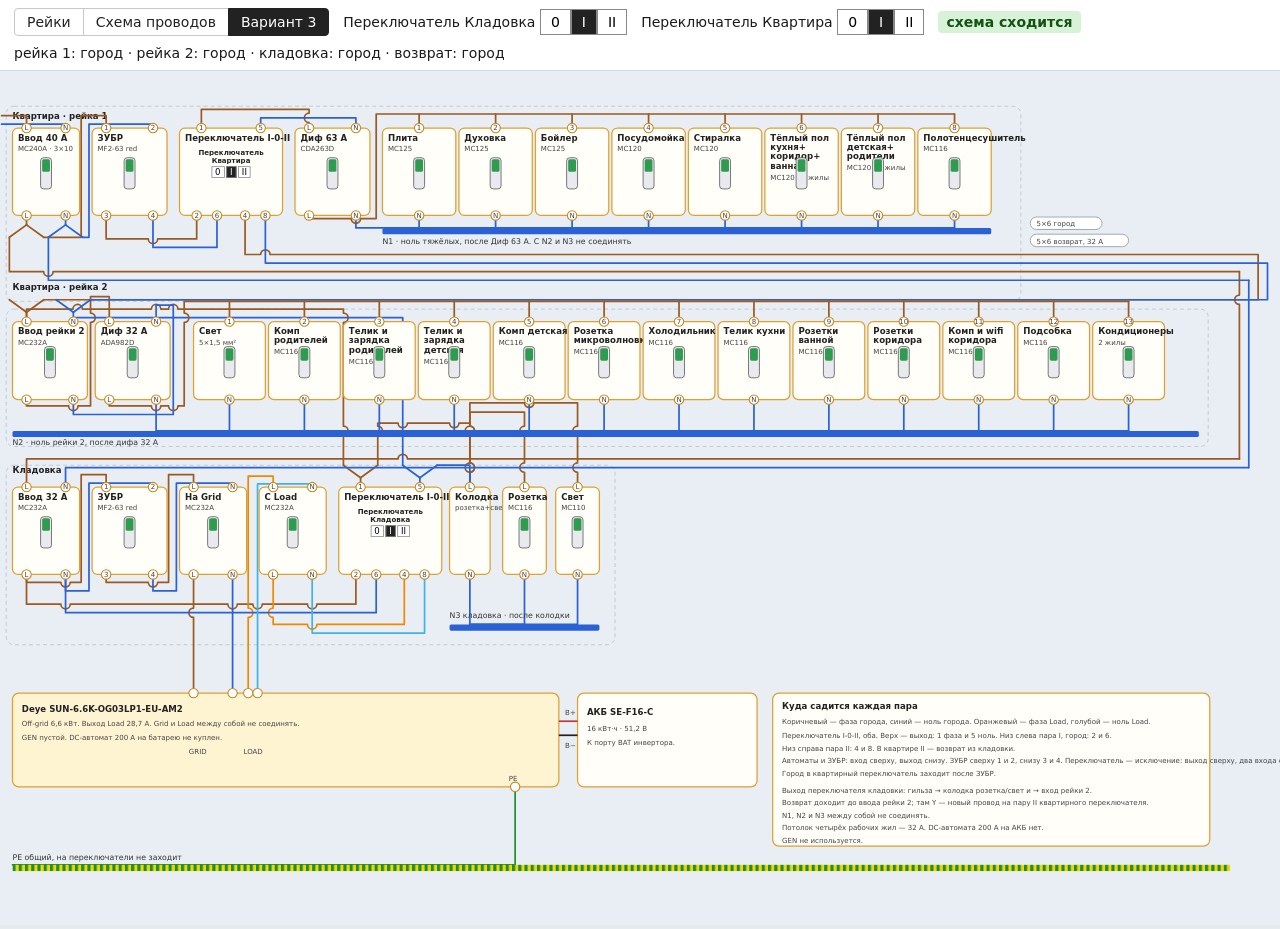
==== variant3.html @ 3a6392bd "Fork return to apartment at rail-2 inlet, not mid-run. Single wire from storage switch to MC232A inp" ====
<!doctype html>
<html lang="ru">
<head>
<meta charset="utf-8">
<meta name="viewport" content="width=device-width, initial-scale=1">
<title>Вариант 3 · подробно</title>
<style>
  body { margin: 0; background: #e6ebf0; color: #1b1b1b; font: 12px/1.25 system-ui, sans-serif; }
  a { color: #1a4fbf; }
  button { font: inherit; padding: 3px 10px; border: 1px solid #888; background: #fff; cursor: pointer; }
  button.on { background: #222; color: #fff; }
  .ok { background: #d7f2d7; color: #145214; border-radius: 4px; padding: 2px 8px; font-weight: 700; }
  svg { width: 100%; height: calc(100vh - 46px); background: #e8eef3; }
  .panel { fill: none; stroke: #b7c0ca; stroke-dasharray: 5 4; }
  .card { fill: #fffef9; stroke: #e0a030; stroke-width: 1.6; }
  .inv { fill: #fff4d2; stroke: #e0a030; stroke-width: 1.6; }
  .dot { fill: #fff; stroke: #c98920; stroke-width: 1.4; }
  .t { font-size: 11px; font-weight: 700; fill: #222; }
  .s { font-size: 9px; fill: #444; }
  .n { font-size: 10px; fill: #333; }
  .w { fill: none; stroke-width: 2.2; stroke-linejoin: round; stroke-linecap: round; pointer-events: none; }
  .hit { fill: none; stroke: transparent; stroke-width: 12; pointer-events: stroke; }
  .run:hover .w { stroke-width: 5; filter: drop-shadow(0 0 2px #fff); }
  .grid-L { stroke: #9a5a22; } .grid-N { stroke: #2a62d6; }
  .load-L { stroke: #ef8a00; } .load-N { stroke: #3eb4e8; }
  .dead { stroke: #c5cad1; }
  .pe { stroke: #1f8f32; }
  .barN { stroke: none; } .barN.grid-N { fill: #2a62d6; } .barN.load-N { fill: #3eb4e8; } .barN.dead { fill: #c5cad1; }
  .pebar { stroke: none; fill: url(#pe); }
  .pill { fill: #fff; stroke: #8a93a0; }
  .lev { cursor: pointer; }
</style>
</head>
<body>
<link rel="stylesheet" href="scheme/nav.css">
<header class="site">
  <nav id="views"></nav>
  <script src="scheme/nav.js"></script>
  <span>Переключатель Кладовка
    <button data-g="storage" data-v="0">0</button><button data-g="storage" data-v="1">I</button><button data-g="storage" data-v="2">II</button>
  </span>
  <span>Переключатель Квартира
    <button data-g="apartment" data-v="0">0</button><button data-g="apartment" data-v="1">I</button><button data-g="apartment" data-v="2">II</button>
  </span>
  <span id="badge" class="ok"></span>
  <span id="status"></span>
</header>
<svg id="svg" viewBox="0 0 1640 1020">
  <defs>
    <pattern id="pe" width="8" height="8" patternUnits="userSpaceOnUse">
      <rect width="8" height="8" fill="#f2d600"/>
      <rect width="4" height="8" fill="#1f8f32"/>
    </pattern>
  </defs>
</svg>
<script type="module">
import { devices, energize, gateBreakers, selfCheck } from './scheme/circuit.js'
import { applyHops } from './scheme/hop.js'

const pos = { storage: 1, apartment: 1 }
const sw = {}
const svg = document.getElementById('svg')
const wires = []
const d = devices()
const on = (id) => sw[id] !== false
const live = (via) => !via || via.every(on)

function box(x, y, w, h, title, sub, id) {
  return { x, y, w, h, title, sub, id, p: {} }
}
function port(b, id, x, y, label) { b.p[id] = { x, y, label } }
function add(pts, kind, pole, g, via) {
  wires.push({ pts, kind, pole, g: g ?? 's' + wires.length, via })
}
function go(a, b, y, kind, pole, g, via) {
  const yy = y + pole * 11
  add([a, { x: a.x, y: yy }, { x: b.x, y: yy }, b], kind, pole, g, via)
}

const Y = 36, H = 112
const city = box(16, Y, 86, H, 'Ввод 40 А', 'MC240A · 3×10', 'city')
const zA = box(118, Y, 96, H, 'ЗУБР', 'MF2-63 red', 'zA')
const sA = box(230, Y, 132, H, 'Переключатель I-0-II', 'квартира')
const pzv = box(378, Y, 96, H, 'Диф 63 А', 'CDA263D', 'pzv')
const sY = 496
const qIn = box(16, sY, 86, H, 'Ввод 32 А', 'MC232A', 'qIn')
const zS = box(118, sY, 96, H, 'ЗУБР', 'MF2-63 red', 'zS')
const qG = box(230, sY, 86, H, 'На Grid', 'MC232A', 'qG')
const qL = box(332, sY, 86, H, 'С Load', 'MC232A', 'qL')
const sS = box(434, sY, 132, H, 'Переключатель I-0-II', 'кладовка')

function topBottom(b, inL, inN, outL, outN) {
  port(b, 'inL', b.x + 18, b.y, inL)
  port(b, 'inN', b.x + b.w - 18, b.y, inN)
  port(b, 'outL', b.x + 18, b.y + b.h, outL)
  port(b, 'outN', b.x + b.w - 18, b.y + b.h, outN)
}
topBottom(city, 'L', 'N', 'L', 'N')
topBottom(zA, '1', '2', '3', '4')
topBottom(zS, '1', '2', '3', '4')
topBottom(qIn, 'L', 'N', 'L', 'N')
topBottom(qG, 'L', 'N', 'L', 'N')
topBottom(qL, 'L', 'N', 'L', 'N')
topBottom(pzv, 'L', 'N', 'L', 'N')
function sftPorts(b) {
  port(b, 'oL', b.x + 28, b.y, '1')
  port(b, 'oN', b.x + b.w - 28, b.y, '5')
  port(b, 'iL', b.x + 22, b.y + b.h, '2')
  port(b, 'iN', b.x + 48, b.y + b.h, '6')
  port(b, 'iiL', b.x + b.w - 48, b.y + b.h, '4')
  port(b, 'iiN', b.x + b.w - 22, b.y + b.h, '8')
}
;[sA, sS].forEach(sftPorts)

const heavy = d.apartmentRail1.slice(4)
const spare = d.apartmentRail2.slice(2)
const heavyBoxes = heavy.map((item, i) => {
  const b = box(490 + i * 98, Y, 94, H, item.name, item.part + (item.ferrule ? ' · ' + item.ferrule : ''), 'h' + i)
  port(b, 'L', b.x + b.w / 2, b.y, String(i + 1))
  port(b, 'N', b.x + b.w / 2, b.y + b.h, 'N')
  return b
})
const r2Y = 284
const q2 = box(16, r2Y, 96, 100, 'Ввод рейки 2', 'MC232A', 'q2')
const dif2 = box(122, r2Y, 96, 100, 'Диф 32 А', 'ADA982D', 'dif2')
topBottom(q2, 'L', 'N', 'L', 'N')
topBottom(dif2, 'L', 'N', 'L', 'N')
const spareBoxes = spare.map((item, i) => {
  const b = box(248 + i * 96, r2Y, 92, 100, item.name, item.ferrule || item.part, 'sp' + i)
  port(b, 'L', b.x + b.w / 2, b.y, String(i + 1))
  port(b, 'N', b.x + b.w / 2, b.y + b.h, 'N')
  return b
})
const tb = box(576, sY, 52, H, 'Колодка', 'розетка+свет')
port(tb, 'L', tb.x + tb.w / 2, tb.y, 'L')
port(tb, 'N', tb.x + tb.w / 2, tb.y + tb.h, 'N')
const sock = box(644, sY, 56, H, 'Розетка', 'MC116', 'sock')
const lamp = box(712, sY, 56, H, 'Свет', 'MC110', 'lamp')
;[sock, lamp].forEach((b) => { port(b, 'L', b.x + b.w / 2, b.y, 'L'); port(b, 'N', b.x + b.w / 2, b.y + b.h, 'N') })

const deye = { x: 16, y: 760, w: 700, h: 120 }
const bat = { x: 740, y: 760, w: 230, h: 120 }
const gL = { x: qG.p.outL.x, y: deye.y }, gN = { x: qG.p.outN.x, y: deye.y }
const lL = { x: 318, y: deye.y }, lN = { x: 330, y: deye.y }
const peD = { x: 660, y: deye.y + deye.h }
const R = 1588

const viaCity = ['city']
const viaZA = ['city', 'zA']
const viaQin = ['city', 'qIn']
const viaZS = ['city', 'qIn', 'zS']
const viaQG = ['city', 'qIn', 'zS', 'qG']
const viaQL = ['qL']
const viaQ2 = ['q2']
const viaDif = ['q2', 'dif2']
const viaPzv = ['pzv']

for (let pole = 0; pole < 2; pole++) {
  const k = pole ? 'N' : 'L'
  const inn = city.p['in' + k]
  const yTop = 20 + pole * 11
  add([{ x: 2, y: yTop }, { x: inn.x, y: yTop }, inn], 'grid', pole)
  const cityRun = 'city' + pole
  const out = city.p['out' + k]
  const zin = zA.p['in' + k]
  const gap = 104 + pole * 10
  // короткий выход → Y-развилка под углом влево/вправо, дальше два провода
  const tee = { x: out.x, y: out.y + 12 }
  const left = { x: out.x - 22, y: out.y + 28 }
  const right = { x: out.x + 22, y: out.y + 28 }
  add([out, tee], 'grid', pole, cityRun, viaCity)
  add([tee, left], 'grid', pole, cityRun, viaCity)
  add([tee, right], 'grid', pole, cityRun, viaCity)
  add([right, { x: gap, y: right.y }, { x: gap, y: yTop }, { x: zin.x, y: yTop }, zin], 'grid', pole, cityRun, viaCity)
  const yCable = 220 + pole * 11
  const cityG = { x: R + pole * 12, y: yCable }
  add([left, { x: left.x, y: yCable }, cityG], 'grid', pole, cityRun, viaCity)
  const yIn = 460 + pole * 11
  const cityIn = { x: R + pole * 12, y: yIn }
  add([cityG, cityIn], 'grid', pole, cityRun, viaCity)
  go(cityIn, qIn.p['in' + k], 460, 'grid', pole, cityRun, viaCity)
  go(zA.p['out' + k], sA.p['i' + k], 178, 'grid', pole, undefined, viaZA)
  const split = 'split' + pole
  const qOut = qIn.p['out' + k]
  const zIn = zS.p['in' + k]
  const gxs = 104 + pole * 10
  const yq = qOut.y + 10 + pole * 11
  const yzIn = zIn.y - 16 + pole * 11
  add([qOut, { x: qOut.x, y: yq }, { x: gxs, y: yq }, { x: gxs, y: yzIn }, { x: zIn.x, y: yzIn }, zIn], 'grid', pole, split, viaQin)
  go(qOut, sS.p['i' + k], 646, 'grid', pole, split, viaQin)
  const zOut = zS.p['out' + k]
  const gIn = qG.p['in' + k]
  const gxb = 216 + pole * 10
  const yz = zOut.y + 10 + pole * 11
  const yg = gIn.y - 16 + pole * 11
  add([zOut, { x: zOut.x, y: yz }, { x: gxb, y: yz }, { x: gxb, y: yg }, { x: gIn.x, y: yg }, gIn], 'grid', pole, undefined, viaZS)
  add([pole ? qG.p.outN : qG.p.outL, pole ? gN : gL], 'grid', pole, undefined, viaQG)
  const lIn = qL.p['in' + k]
  const lFrom = pole ? lN : lL
  const yLoad = 482 + pole * 10
  add([lFrom, { x: lFrom.x, y: yLoad }, { x: lIn.x, y: yLoad }, lIn], 'load', pole)
  go(qL.p['out' + k], sS.p['ii' + k], 672, 'load', pole, undefined, viaQL)
  const ret = 'ret' + pole
  const o = sS.p['o' + k]
  const q2in = q2.p['in' + k]
  // короткий выход вверх → Y влево/вправо: колодка / рейка 2
  const oTee = { x: o.x, y: o.y - 12 }
  const oLeft = { x: o.x - 22, y: o.y - 28 }
  const oRight = { x: o.x + 22, y: o.y - 28 }
  add([o, oTee], 'ret', pole, ret)
  add([oTee, oLeft], 'ret', pole, ret)
  add([oTee, oRight], 'sto', pole, 'tbFork' + pole)
  if (pole === 0) {
    add([oRight, { x: oRight.x, y: 414 }, { x: tb.p.L.x, y: 414 }, tb.p.L], 'sto', 0, 'tbL')
    go(tb.p.L, sock.p.L, 400, 'sto', 0, 'sockL', ['sock'])
    go(tb.p.L, lamp.p.L, 388, 'sto', 0, 'lampL', ['lamp'])
  } else {
    add([oRight, { x: tb.p.N.x, y: oRight.y }, { x: tb.p.N.x, y: tb.p.N.y }, tb.p.N], 'sto', 1, 'tbN')
  }
  // один провод до входа «Ввод рейки 2», без раннего отвода в квартиру
  const yQ2 = 268 + pole * 11
  add([oLeft, { x: oLeft.x, y: yQ2 }, { x: q2in.x, y: yQ2 }, q2in], 'ret', pole, ret)
  // на входе MC232A: короткий выход → Y, новый провод на переключатель квартиры
  const qTee = { x: q2in.x, y: q2in.y - 12 }
  const qLeft = { x: q2in.x - 22, y: q2in.y - 28 }
  const qRight = { x: q2in.x + 22, y: q2in.y - 28 }
  add([q2in, qTee], 'ret', pole, ret)
  add([qTee, qLeft], 'ret', pole, ret)
  add([qTee, qRight], 'ret', pole, ret)
  const retG = { x: R + 24 + pole * 12, y: qRight.y }
  const retTop = { x: retG.x, y: 198 + pole * 11 }
  const aptII = sA.p['ii' + k]
  add([qRight, retG, retTop, { x: aptII.x, y: retTop.y }, aptII], 'ret', pole, ret + 'apt')
  const q2o = q2.p['out' + k]
  const dIn = dif2.p['in' + k]
  const rise = pole ? dif2.x + dif2.w + 4 : q2.x + q2.w + 4
  const y2 = q2o.y + 8 + pole * 11
  const yIn2 = 252 + pole * 11
  add([q2o, { x: q2o.x, y: y2 }, { x: rise, y: y2 }, { x: rise, y: yIn2 }, { x: dIn.x, y: yIn2 }, dIn], 'rail2', pole, undefined, viaQ2)
}
add([sA.p.oL, { x: sA.p.oL.x, y: 12 }, { x: pzv.p.inL.x, y: 12 }, pzv.p.inL], 'rail1', 0)
add([sA.p.oN, { x: sA.p.oN.x, y: 23 }, { x: pzv.p.inN.x, y: 23 }, pzv.p.inN], 'rail1', 1)

const busY = 18
const gapP = pzv.x + pzv.w + 8
add([pzv.p.outL, { x: pzv.p.outL.x, y: pzv.p.outL.y + 4 }, { x: gapP, y: pzv.p.outL.y + 4 }, { x: gapP, y: busY }, { x: heavyBoxes.at(-1).p.L.x, y: busY }], 'rail1', 0, 'r1L', viaPzv)
for (const b of heavyBoxes) add([{ x: b.p.L.x, y: busY }, b.p.L], 'rail1', 0, 'r1L', [...viaPzv, b.id])
const n1 = 164
add([pzv.p.outN, { x: pzv.p.outN.x, y: n1 }, { x: heavyBoxes.at(-1).p.N.x, y: n1 }], 'rail1', 1, 'r1N', viaPzv)
for (const b of heavyBoxes) add([b.p.N, { x: b.p.N.x, y: n1 }], 'rail1', 1, 'r1N', [...viaPzv, b.id])

const bus2 = 258
const gapD = dif2.x + dif2.w + 18
add([dif2.p.outL, { x: dif2.p.outL.x, y: dif2.p.outL.y + 8 }, { x: gapD, y: dif2.p.outL.y + 8 }, { x: gapD, y: bus2 }, { x: spareBoxes.at(-1).p.L.x, y: bus2 }], 'rail2', 0, 'r2L', viaDif)
for (const b of spareBoxes) add([{ x: b.p.L.x, y: bus2 }, b.p.L], 'rail2', 0, 'r2L', [...viaDif, b.id])
const n2 = 424
add([dif2.p.outN, { x: dif2.p.outN.x, y: n2 }, { x: spareBoxes.at(-1).p.N.x, y: n2 }], 'rail2', 1, 'r2N', viaDif)
for (const b of spareBoxes) add([b.p.N, { x: b.p.N.x, y: n2 }], 'rail2', 1, 'r2N', [...viaDif, b.id])
add([tb.p.N, { x: tb.p.N.x, y: 672 }], 'sto', 1, 'stoN')
add([sock.p.N, { x: sock.p.N.x, y: 672 }, { x: tb.p.N.x, y: 672 }], 'sto', 1, 'stoN', ['sock'])
add([lamp.p.N, { x: lamp.p.N.x, y: 672 }, { x: tb.p.N.x, y: 672 }], 'sto', 1, 'stoN', ['lamp'])
add([peD, { x: peD.x, y: 980 }, { x: 16, y: 980 }], 'pe', 0)
applyHops(wires)

function paint(kind, pole, s, via) {
  if (kind === 'pe') return 'pe'
  if (!live(via)) return 'dead'
  const src = { grid: 'grid', load: 'load', rail1: s.rail1, rail2: s.rail2, ret: s.returnPair, sto: s.storageLoads }[kind]
  if (src === 'grid') return pole ? 'grid-N' : 'grid-L'
  if (src === 'load') return pole ? 'load-N' : 'load-L'
  return 'dead'
}
function wrap(text, max) {
  const out = []
  let cur = ''
  for (const word of text.replaceAll('+', '+ ').split(' ')) {
    const next = cur ? `${cur} ${word}` : word
    if (cur && next.length > max) { out.push(cur); cur = word }
    else cur = next
  }
  if (cur) out.push(cur)
  return out.slice(0, 4)
}
function posBox(g) {
  const name = g === 'storage' ? 'Кладовка' : 'Квартира'
  const btn = (v, t) => `<button data-g="${g}" data-v="${v}">${t}</button>`
  return `<div xmlns="http://www.w3.org/1999/xhtml" class="pos"><b>Переключатель<br>${name}</b><span>${btn(0, '0')}${btn(1, 'I')}${btn(2, 'II')}</span></div>`
}
function lever(b) {
  if (!b.id) return ''
  const up = on(b.id)
  const lx = b.x + b.w / 2 - 7
  const ly = b.y + Math.min(48, b.h / 2 - 18)
  return `<g class="lev" data-sw="${b.id}">
    <title>${b.title}: ${up ? 'вкл' : 'выкл'}</title>
    <rect x="${lx}" y="${ly}" width="14" height="40" rx="4" fill="#e8eaee" stroke="#555"/>
    <rect x="${lx + 2}" y="${up ? ly + 2 : ly + 22}" width="10" height="16" rx="2" fill="${up ? '#2f9b4f' : '#9aa0a6'}"/>
  </g>`
}
function card(b) {
  const name = wrap(b.title, Math.max(8, Math.floor((b.w - 14) / 5.6)))
  const ports = Object.entries(b.p).map(([, pt]) =>
    `<circle class="dot" cx="${pt.x}" cy="${pt.y}" r="6"/><text class="s" x="${pt.x}" y="${pt.y + 3}" text-anchor="middle">${pt.label}</text>`).join('')
  const knob = b.title.startsWith('Переключатель')
    ? `<foreignObject x="${b.x + 4}" y="${b.y + 28}" width="${b.w - 8}" height="70">${posBox(b.sub === 'кладовка' ? 'storage' : 'apartment')}</foreignObject>`
    : `<text class="s" x="${b.x + 7}" y="${b.y + 18 + name.length * 12}">${b.sub}</text>`
  return `<g><title>${b.title}. ${b.sub}</title>
    <rect class="card" x="${b.x}" y="${b.y}" width="${b.w}" height="${b.h}" rx="7"/>
    ${name.map((line, i) => `<text class="t" x="${b.x + 7}" y="${b.y + 16 + i * 12}">${line}</text>`).join('')}
    ${knob}
    ${lever(b)}
    ${ports}</g>`
}
const NAME = { grid: 'город', load: 'Load', dead: 'нет' }

function draw() {
  const s = gateBreakers(energize(pos.storage, pos.apartment), on, pos.storage, pos.apartment)
  const paths = [...wires.reduce((map, w) => map.set(w.g, [...(map.get(w.g) ?? []), w]), new Map()).values()].map((parts) =>
    `<g class="run">${parts.map((w) => {
      const d = w.d
      return `<path class="hit" d="${d}"/><path class="w ${paint(w.kind, w.pole, s, w.via)}" d="${d}"/>`
    }).join('')}</g>`).join('')
  const bars = `<rect class="barN ${paint(s.rail1 === 'grid' ? 'grid' : s.rail1 === 'load' ? 'load' : 'dead', 1, s, viaPzv)}" x="490" y="${n1}" width="780" height="8" rx="2"/>
    <text class="n" x="490" y="${n1 + 20}">N1 · ноль тяжёлых, после Диф 63 А. С N2 и N3 не соединять</text>
    <rect class="barN ${paint(s.rail2 === 'grid' ? 'grid' : s.rail2 === 'load' ? 'load' : 'dead', 1, s, viaDif)}" x="16" y="${n2}" width="1520" height="8" rx="2"/>
    <text class="n" x="16" y="${n2 + 18}">N2 · ноль рейки 2, после дифа 32 А</text>
    <rect class="barN ${paint(s.storageLoads === 'grid' ? 'grid' : s.storageLoads === 'load' ? 'load' : 'dead', 1, s)}" x="576" y="672" width="192" height="8" rx="2"/>
    <text class="n" x="576" y="664">N3 кладовка · после колодки</text>
    <rect class="pebar" x="16" y="980" width="1560" height="8"/>
    <text class="n" x="16" y="974">PE общий, на переключатели не заходит</text>`
  const frames = `<rect class="panel" x="8" y="8" width="1300" height="250" rx="10"/>
    <text class="t" x="16" y="24">Квартира · рейка 1</text>
    <rect class="panel" x="8" y="268" width="1540" height="176" rx="10"/>
    <text class="t" x="16" y="244">Квартира · рейка 2</text>
    <rect class="panel" x="8" y="468" width="780" height="230" rx="10"/>
    <text class="t" x="16" y="478">Кладовка</text>`
  const legend = `<rect class="card" x="990" y="760" width="560" height="196" rx="8"/>
    <text class="t" x="1002" y="780">Куда садится каждая пара</text>
    <text class="s" x="1002" y="800">Коричневый — фаза города, синий — ноль города. Оранжевый — фаза Load, голубой — ноль Load.</text>
    <text class="s" x="1002" y="818">Переключатель I-0-II, оба. Верх — выход: 1 фаза и 5 ноль. Низ слева пара I, город: 2 и 6.</text>
    <text class="s" x="1002" y="834">Низ справа пара II: 4 и 8. В квартире II — возврат из кладовки.</text>
    <text class="s" x="1002" y="850">Автоматы и ЗУБР: вход сверху, выход снизу. ЗУБР сверху 1 и 2, снизу 3 и 4. Переключатель — исключение: выход сверху, два входа снизу.</text>
    <text class="s" x="1002" y="866">Город в квартирный переключатель заходит после ЗУБР.</text>
    <text class="s" x="1002" y="888">Выход переключателя кладовки: гильза → колодка розетка/свет и → вход рейки 2.</text>
    <text class="s" x="1002" y="904">Возврат доходит до ввода рейки 2; там Y — новый провод на пару II квартирного переключателя.</text>
    <text class="s" x="1002" y="920">N1, N2 и N3 между собой не соединять.</text>
    <text class="s" x="1002" y="936">Потолок четырёх рабочих жил — 32 А. DC-автомата 200 А на АКБ нет.</text>
    <text class="s" x="1002" y="952">GEN не используется.</text>`
  const inv = `<rect class="inv" x="${deye.x}" y="${deye.y}" width="${deye.w}" height="${deye.h}" rx="8"/>
    <text class="t" x="${deye.x + 12}" y="${deye.y + 24}">Deye SUN-6.6K-OG03LP1-EU-AM2</text>
    <text class="s" x="${deye.x + 12}" y="${deye.y + 42}">Off-grid 6,6 кВт. Выход Load 28,7 А. Grid и Load между собой не соединять.</text>
    <text class="s" x="${deye.x + 12}" y="${deye.y + 60}">GEN пустой. DC-автомат 200 А на батарею не куплен.</text>
    <text class="s" x="${gL.x - 6}" y="${deye.y + 78}">GRID</text>
    <text class="s" x="${lL.x - 6}" y="${deye.y + 78}">LOAD</text>
    <text class="s" x="${peD.x - 8}" y="${deye.y + deye.h - 8}">PE</text>
    <circle class="dot" cx="${gL.x}" cy="${gL.y}" r="6"/><circle class="dot" cx="${gN.x}" cy="${gN.y}" r="6"/>
    <circle class="dot" cx="${lL.x}" cy="${lL.y}" r="6"/><circle class="dot" cx="${lN.x}" cy="${lN.y}" r="6"/>
    <circle class="dot" cx="${peD.x}" cy="${peD.y}" r="6"/>
    <rect class="card" x="${bat.x}" y="${bat.y}" width="${bat.w}" height="${bat.h}" rx="8"/>
    <text class="t" x="${bat.x + 12}" y="${bat.y + 28}">АКБ SE-F16-C</text>
    <text class="s" x="${bat.x + 12}" y="${bat.y + 48}">16 кВт·ч · 51,2 В</text>
    <text class="s" x="${bat.x + 12}" y="${bat.y + 66}">К порту BAT инвертора.</text>
    <line x1="${deye.x + deye.w}" y1="${deye.y + 36}" x2="${bat.x}" y2="${bat.y + 36}" stroke="#c23b3b" stroke-width="2.2"/>
    <line x1="${deye.x + deye.w}" y1="${deye.y + 54}" x2="${bat.x}" y2="${bat.y + 54}" stroke="#222" stroke-width="2.2"/>
    <text class="s" x="${deye.x + deye.w + 8}" y="${deye.y + 28}">B+</text>
    <text class="s" x="${deye.x + deye.w + 8}" y="${deye.y + 70}">B−</text>`
  const pills = `<rect class="pill" x="1320" y="150" width="92" height="16" rx="8"/><text class="s" x="1328" y="162">5×6 город</text>
    <rect class="pill" x="1320" y="172" width="126" height="16" rx="8"/><text class="s" x="1328" y="184">5×6 возврат, 32 А</text>`
  const cards = [city, zA, sA, pzv, qIn, zS, qG, qL, sS, tb, q2, dif2, sock, lamp, ...heavyBoxes, ...spareBoxes].map(card).join('')
  svg.querySelectorAll('.dyn').forEach((n) => n.remove())
  const g = document.createElementNS('http://www.w3.org/2000/svg', 'g')
  g.setAttribute('class', 'dyn')
  g.innerHTML = frames + paths + bars + inv + pills + legend + cards
  svg.appendChild(g)
  document.getElementById('status').textContent =
    `рейка 1: ${NAME[s.rail1]} · рейка 2: ${NAME[s.rail2]} · кладовка: ${NAME[s.storageLoads]} · возврат: ${NAME[s.returnPair]}`
  document.querySelectorAll('button').forEach((b) => b.classList.toggle('on', pos[b.dataset.g] === Number(b.dataset.v)))
}
document.addEventListener('click', (e) => {
  const lev = e.target.closest('[data-sw]')
  if (lev) {
    sw[lev.dataset.sw] = !on(lev.dataset.sw)
    draw()
    return
  }
  const b = e.target.closest('button[data-g]')
  if (!b) return
  pos[b.dataset.g] = Number(b.dataset.v)
  draw()
})
svg.addEventListener('mouseover', (e) => {
  const g = e.target.closest('.run')
  if (!g || g === g.parentNode.lastElementChild) return
  g.parentNode.appendChild(g)
})
selfCheck()
document.getElementById('badge').textContent = 'схема сходится'
draw()
</script>
</body>
</html>
---- scheme/nav.css ----
header.site {
  display: flex;
  flex-wrap: wrap;
  align-items: center;
  gap: 8px 14px;
  margin: 0;
  padding: 8px 14px;
  background: #fff;
  border-bottom: 1px solid #d5d8de;
  font: 14px/1.3 system-ui, sans-serif;
}
header.site > span { white-space: nowrap; }
.pos { display: flex; flex-direction: column; align-items: center; gap: 1px; font: 9px/1.1 system-ui, sans-serif; color: #222; background: #fffef9; }
.pos b { font-weight: 700; text-align: center; }
.pos button { font: 11px/1 system-ui, sans-serif; padding: 1px 4px; margin: 0 1px; }
#views { display: flex; flex-wrap: nowrap; }
#views a {
  text-decoration: none;
  color: #222;
  padding: 4px 12px;
  border: 1px solid #c5c8d0;
  background: #fff;
  margin-left: -1px;
}
#views a:first-child { margin-left: 0; border-radius: 4px 0 0 4px; }
#views a:last-child { border-radius: 0 4px 4px 0; }
#views a[aria-current="page"] { background: #222; color: #fff; border-color: #222; position: relative; }
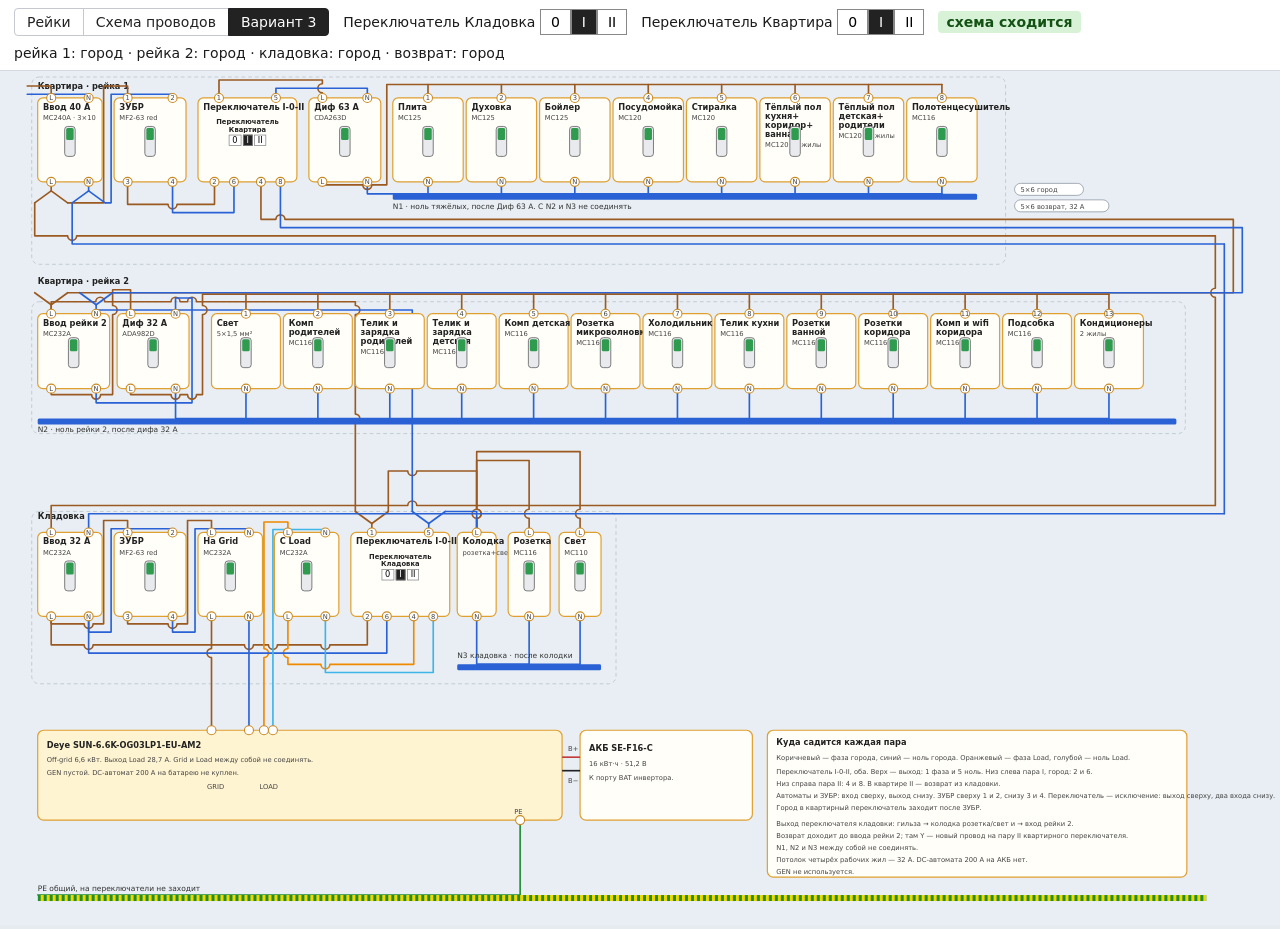
==== commit 09c2c213: "Space out variant3 rails: +40 between R1/R2, +80 more to storage. Only variant3 layout; wire Ys foll" ====
--- a/variant3.html
+++ b/variant3.html
@@ -45,7 +45,7 @@
   <span id="badge" class="ok"></span>
   <span id="status"></span>
 </header>
-<svg id="svg" viewBox="0 0 1640 1020">
+<svg id="svg" viewBox="0 0 1640 1140">
   <defs>
     <pattern id="pe" width="8" height="8" patternUnits="userSpaceOnUse">
       <rect width="8" height="8" fill="#f2d600"/>
@@ -82,7 +82,9 @@
 const zA = box(118, Y, 96, H, 'ЗУБР', 'MF2-63 red', 'zA')
 const sA = box(230, Y, 132, H, 'Переключатель I-0-II', 'квартира')
 const pzv = box(378, Y, 96, H, 'Диф 63 А', 'CDA263D', 'pzv')
-const sY = 496
+const gapR1R2 = 40
+const gapR2Sto = 80 // вдвое больше сдвига, чем между рейками
+const sY = 496 + gapR1R2 + gapR2Sto
 const qIn = box(16, sY, 86, H, 'Ввод 32 А', 'MC232A', 'qIn')
 const zS = box(118, sY, 96, H, 'ЗУБР', 'MF2-63 red', 'zS')
 const qG = box(230, sY, 86, H, 'На Grid', 'MC232A', 'qG')
@@ -120,7 +122,7 @@
   port(b, 'N', b.x + b.w / 2, b.y + b.h, 'N')
   return b
 })
-const r2Y = 284
+const r2Y = 284 + gapR1R2
 const q2 = box(16, r2Y, 96, 100, 'Ввод рейки 2', 'MC232A', 'q2')
 const dif2 = box(122, r2Y, 96, 100, 'Диф 32 А', 'ADA982D', 'dif2')
 topBottom(q2, 'L', 'N', 'L', 'N')
@@ -138,8 +140,8 @@
 const lamp = box(712, sY, 56, H, 'Свет', 'MC110', 'lamp')
 ;[sock, lamp].forEach((b) => { port(b, 'L', b.x + b.w / 2, b.y, 'L'); port(b, 'N', b.x + b.w / 2, b.y + b.h, 'N') })
 
-const deye = { x: 16, y: 760, w: 700, h: 120 }
-const bat = { x: 740, y: 760, w: 230, h: 120 }
+const deye = { x: 16, y: 880, w: 700, h: 120 }
+const bat = { x: 740, y: 880, w: 230, h: 120 }
 const gL = { x: qG.p.outL.x, y: deye.y }, gN = { x: qG.p.outN.x, y: deye.y }
 const lL = { x: 318, y: deye.y }, lN = { x: 330, y: deye.y }
 const peD = { x: 660, y: deye.y + deye.h }
@@ -175,10 +177,10 @@
   const yCable = 220 + pole * 11
   const cityG = { x: R + pole * 12, y: yCable }
   add([left, { x: left.x, y: yCable }, cityG], 'grid', pole, cityRun, viaCity)
-  const yIn = 460 + pole * 11
+  const yIn = sY - 36 + pole * 11
   const cityIn = { x: R + pole * 12, y: yIn }
   add([cityG, cityIn], 'grid', pole, cityRun, viaCity)
-  go(cityIn, qIn.p['in' + k], 460, 'grid', pole, cityRun, viaCity)
+  go(cityIn, qIn.p['in' + k], sY - 36, 'grid', pole, cityRun, viaCity)
   go(zA.p['out' + k], sA.p['i' + k], 178, 'grid', pole, undefined, viaZA)
   const split = 'split' + pole
   const qOut = qIn.p['out' + k]
@@ -187,7 +189,7 @@
   const yq = qOut.y + 10 + pole * 11
   const yzIn = zIn.y - 16 + pole * 11
   add([qOut, { x: qOut.x, y: yq }, { x: gxs, y: yq }, { x: gxs, y: yzIn }, { x: zIn.x, y: yzIn }, zIn], 'grid', pole, split, viaQin)
-  go(qOut, sS.p['i' + k], 646, 'grid', pole, split, viaQin)
+  go(qOut, sS.p['i' + k], sY + 150, 'grid', pole, split, viaQin)
   const zOut = zS.p['out' + k]
   const gIn = qG.p['in' + k]
   const gxb = 216 + pole * 10
@@ -197,9 +199,9 @@
   add([pole ? qG.p.outN : qG.p.outL, pole ? gN : gL], 'grid', pole, undefined, viaQG)
   const lIn = qL.p['in' + k]
   const lFrom = pole ? lN : lL
-  const yLoad = 482 + pole * 10
+  const yLoad = sY - 14 + pole * 10
   add([lFrom, { x: lFrom.x, y: yLoad }, { x: lIn.x, y: yLoad }, lIn], 'load', pole)
-  go(qL.p['out' + k], sS.p['ii' + k], 672, 'load', pole, undefined, viaQL)
+  go(qL.p['out' + k], sS.p['ii' + k], sY + 176, 'load', pole, undefined, viaQL)
   const ret = 'ret' + pole
   const o = sS.p['o' + k]
   const q2in = q2.p['in' + k]
@@ -211,14 +213,15 @@
   add([oTee, oLeft], 'ret', pole, ret)
   add([oTee, oRight], 'sto', pole, 'tbFork' + pole)
   if (pole === 0) {
-    add([oRight, { x: oRight.x, y: 414 }, { x: tb.p.L.x, y: 414 }, tb.p.L], 'sto', 0, 'tbL')
-    go(tb.p.L, sock.p.L, 400, 'sto', 0, 'sockL', ['sock'])
-    go(tb.p.L, lamp.p.L, 388, 'sto', 0, 'lampL', ['lamp'])
+    const yTb = sY - 82
+    add([oRight, { x: oRight.x, y: yTb }, { x: tb.p.L.x, y: yTb }, tb.p.L], 'sto', 0, 'tbL')
+    go(tb.p.L, sock.p.L, yTb - 14, 'sto', 0, 'sockL', ['sock'])
+    go(tb.p.L, lamp.p.L, yTb - 26, 'sto', 0, 'lampL', ['lamp'])
   } else {
     add([oRight, { x: tb.p.N.x, y: oRight.y }, { x: tb.p.N.x, y: tb.p.N.y }, tb.p.N], 'sto', 1, 'tbN')
   }
   // один провод до входа «Ввод рейки 2», без раннего отвода в квартиру
-  const yQ2 = 268 + pole * 11
+  const yQ2 = r2Y - 16 + pole * 11
   add([oLeft, { x: oLeft.x, y: yQ2 }, { x: q2in.x, y: yQ2 }, q2in], 'ret', pole, ret)
   // на входе MC232A: короткий выход → Y, новый провод на переключатель квартиры
   const qTee = { x: q2in.x, y: q2in.y - 12 }
@@ -235,7 +238,7 @@
   const dIn = dif2.p['in' + k]
   const rise = pole ? dif2.x + dif2.w + 4 : q2.x + q2.w + 4
   const y2 = q2o.y + 8 + pole * 11
-  const yIn2 = 252 + pole * 11
+  const yIn2 = r2Y - 32 + pole * 11
   add([q2o, { x: q2o.x, y: y2 }, { x: rise, y: y2 }, { x: rise, y: yIn2 }, { x: dIn.x, y: yIn2 }, dIn], 'rail2', pole, undefined, viaQ2)
 }
 add([sA.p.oL, { x: sA.p.oL.x, y: 12 }, { x: pzv.p.inL.x, y: 12 }, pzv.p.inL], 'rail1', 0)
@@ -249,17 +252,19 @@
 add([pzv.p.outN, { x: pzv.p.outN.x, y: n1 }, { x: heavyBoxes.at(-1).p.N.x, y: n1 }], 'rail1', 1, 'r1N', viaPzv)
 for (const b of heavyBoxes) add([b.p.N, { x: b.p.N.x, y: n1 }], 'rail1', 1, 'r1N', [...viaPzv, b.id])
 
-const bus2 = 258
+const bus2 = r2Y - 26
 const gapD = dif2.x + dif2.w + 18
 add([dif2.p.outL, { x: dif2.p.outL.x, y: dif2.p.outL.y + 8 }, { x: gapD, y: dif2.p.outL.y + 8 }, { x: gapD, y: bus2 }, { x: spareBoxes.at(-1).p.L.x, y: bus2 }], 'rail2', 0, 'r2L', viaDif)
 for (const b of spareBoxes) add([{ x: b.p.L.x, y: bus2 }, b.p.L], 'rail2', 0, 'r2L', [...viaDif, b.id])
-const n2 = 424
+const n2 = r2Y + 140
 add([dif2.p.outN, { x: dif2.p.outN.x, y: n2 }, { x: spareBoxes.at(-1).p.N.x, y: n2 }], 'rail2', 1, 'r2N', viaDif)
 for (const b of spareBoxes) add([b.p.N, { x: b.p.N.x, y: n2 }], 'rail2', 1, 'r2N', [...viaDif, b.id])
-add([tb.p.N, { x: tb.p.N.x, y: 672 }], 'sto', 1, 'stoN')
-add([sock.p.N, { x: sock.p.N.x, y: 672 }, { x: tb.p.N.x, y: 672 }], 'sto', 1, 'stoN', ['sock'])
-add([lamp.p.N, { x: lamp.p.N.x, y: 672 }, { x: tb.p.N.x, y: 672 }], 'sto', 1, 'stoN', ['lamp'])
-add([peD, { x: peD.x, y: 980 }, { x: 16, y: 980 }], 'pe', 0)
+const n3 = sY + 176
+add([tb.p.N, { x: tb.p.N.x, y: n3 }], 'sto', 1, 'stoN')
+add([sock.p.N, { x: sock.p.N.x, y: n3 }, { x: tb.p.N.x, y: n3 }], 'sto', 1, 'stoN', ['sock'])
+add([lamp.p.N, { x: lamp.p.N.x, y: n3 }, { x: tb.p.N.x, y: n3 }], 'sto', 1, 'stoN', ['lamp'])
+const peY = deye.y + deye.h + 100
+add([peD, { x: peD.x, y: peY }, { x: 16, y: peY }], 'pe', 0)
 applyHops(wires)
 
 function paint(kind, pole, s, via) {
@@ -324,28 +329,28 @@
     <text class="n" x="490" y="${n1 + 20}">N1 · ноль тяжёлых, после Диф 63 А. С N2 и N3 не соединять</text>
     <rect class="barN ${paint(s.rail2 === 'grid' ? 'grid' : s.rail2 === 'load' ? 'load' : 'dead', 1, s, viaDif)}" x="16" y="${n2}" width="1520" height="8" rx="2"/>
     <text class="n" x="16" y="${n2 + 18}">N2 · ноль рейки 2, после дифа 32 А</text>
-    <rect class="barN ${paint(s.storageLoads === 'grid' ? 'grid' : s.storageLoads === 'load' ? 'load' : 'dead', 1, s)}" x="576" y="672" width="192" height="8" rx="2"/>
-    <text class="n" x="576" y="664">N3 кладовка · после колодки</text>
-    <rect class="pebar" x="16" y="980" width="1560" height="8"/>
-    <text class="n" x="16" y="974">PE общий, на переключатели не заходит</text>`
+    <rect class="barN ${paint(s.storageLoads === 'grid' ? 'grid' : s.storageLoads === 'load' ? 'load' : 'dead', 1, s)}" x="576" y="${n3}" width="192" height="8" rx="2"/>
+    <text class="n" x="576" y="${n3 - 8}">N3 кладовка · после колодки</text>
+    <rect class="pebar" x="16" y="${peY}" width="1560" height="8"/>
+    <text class="n" x="16" y="${peY - 6}">PE общий, на переключатели не заходит</text>`
   const frames = `<rect class="panel" x="8" y="8" width="1300" height="250" rx="10"/>
     <text class="t" x="16" y="24">Квартира · рейка 1</text>
-    <rect class="panel" x="8" y="268" width="1540" height="176" rx="10"/>
-    <text class="t" x="16" y="244">Квартира · рейка 2</text>
-    <rect class="panel" x="8" y="468" width="780" height="230" rx="10"/>
-    <text class="t" x="16" y="478">Кладовка</text>`
-  const legend = `<rect class="card" x="990" y="760" width="560" height="196" rx="8"/>
-    <text class="t" x="1002" y="780">Куда садится каждая пара</text>
-    <text class="s" x="1002" y="800">Коричневый — фаза города, синий — ноль города. Оранжевый — фаза Load, голубой — ноль Load.</text>
-    <text class="s" x="1002" y="818">Переключатель I-0-II, оба. Верх — выход: 1 фаза и 5 ноль. Низ слева пара I, город: 2 и 6.</text>
-    <text class="s" x="1002" y="834">Низ справа пара II: 4 и 8. В квартире II — возврат из кладовки.</text>
-    <text class="s" x="1002" y="850">Автоматы и ЗУБР: вход сверху, выход снизу. ЗУБР сверху 1 и 2, снизу 3 и 4. Переключатель — исключение: выход сверху, два входа снизу.</text>
-    <text class="s" x="1002" y="866">Город в квартирный переключатель заходит после ЗУБР.</text>
-    <text class="s" x="1002" y="888">Выход переключателя кладовки: гильза → колодка розетка/свет и → вход рейки 2.</text>
-    <text class="s" x="1002" y="904">Возврат доходит до ввода рейки 2; там Y — новый провод на пару II квартирного переключателя.</text>
-    <text class="s" x="1002" y="920">N1, N2 и N3 между собой не соединять.</text>
-    <text class="s" x="1002" y="936">Потолок четырёх рабочих жил — 32 А. DC-автомата 200 А на АКБ нет.</text>
-    <text class="s" x="1002" y="952">GEN не используется.</text>`
+    <rect class="panel" x="8" y="${r2Y - 16}" width="1540" height="176" rx="10"/>
+    <text class="t" x="16" y="${r2Y - 40}">Квартира · рейка 2</text>
+    <rect class="panel" x="8" y="${sY - 28}" width="780" height="230" rx="10"/>
+    <text class="t" x="16" y="${sY - 18}">Кладовка</text>`
+  const legend = `<rect class="card" x="990" y="${deye.y}" width="560" height="196" rx="8"/>
+    <text class="t" x="1002" y="${deye.y + 20}">Куда садится каждая пара</text>
+    <text class="s" x="1002" y="${deye.y + 40}">Коричневый — фаза города, синий — ноль города. Оранжевый — фаза Load, голубой — ноль Load.</text>
+    <text class="s" x="1002" y="${deye.y + 58}">Переключатель I-0-II, оба. Верх — выход: 1 фаза и 5 ноль. Низ слева пара I, город: 2 и 6.</text>
+    <text class="s" x="1002" y="${deye.y + 74}">Низ справа пара II: 4 и 8. В квартире II — возврат из кладовки.</text>
+    <text class="s" x="1002" y="${deye.y + 90}">Автоматы и ЗУБР: вход сверху, выход снизу. ЗУБР сверху 1 и 2, снизу 3 и 4. Переключатель — исключение: выход сверху, два входа снизу.</text>
+    <text class="s" x="1002" y="${deye.y + 106}">Город в квартирный переключатель заходит после ЗУБР.</text>
+    <text class="s" x="1002" y="${deye.y + 128}">Выход переключателя кладовки: гильза → колодка розетка/свет и → вход рейки 2.</text>
+    <text class="s" x="1002" y="${deye.y + 144}">Возврат доходит до ввода рейки 2; там Y — новый провод на пару II квартирного переключателя.</text>
+    <text class="s" x="1002" y="${deye.y + 160}">N1, N2 и N3 между собой не соединять.</text>
+    <text class="s" x="1002" y="${deye.y + 176}">Потолок четырёх рабочих жил — 32 А. DC-автомата 200 А на АКБ нет.</text>
+    <text class="s" x="1002" y="${deye.y + 192}">GEN не используется.</text>`
   const inv = `<rect class="inv" x="${deye.x}" y="${deye.y}" width="${deye.w}" height="${deye.h}" rx="8"/>
     <text class="t" x="${deye.x + 12}" y="${deye.y + 24}">Deye SUN-6.6K-OG03LP1-EU-AM2</text>
     <text class="s" x="${deye.x + 12}" y="${deye.y + 42}">Off-grid 6,6 кВт. Выход Load 28,7 А. Grid и Load между собой не соединять.</text>
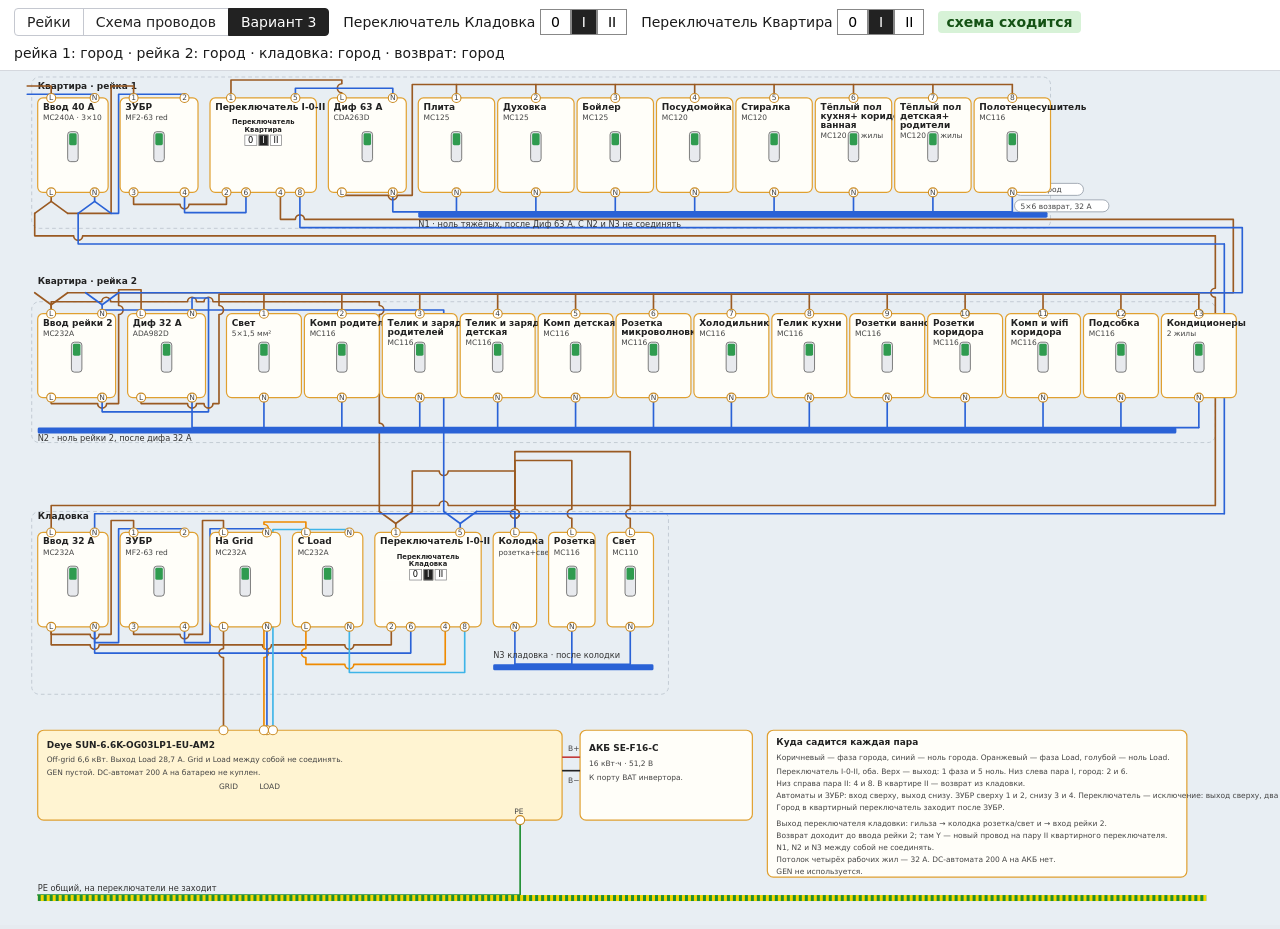
==== commit 727878b4: "Scale up variant3 breaker cards after taller viewBox. Slightly larger modules and type so devices re" ====
--- a/variant3.html
+++ b/variant3.html
@@ -15,9 +15,9 @@
   .card { fill: #fffef9; stroke: #e0a030; stroke-width: 1.6; }
   .inv { fill: #fff4d2; stroke: #e0a030; stroke-width: 1.6; }
   .dot { fill: #fff; stroke: #c98920; stroke-width: 1.4; }
-  .t { font-size: 11px; font-weight: 700; fill: #222; }
-  .s { font-size: 9px; fill: #444; }
-  .n { font-size: 10px; fill: #333; }
+  .t { font-size: 12px; font-weight: 700; fill: #222; }
+  .s { font-size: 10px; fill: #444; }
+  .n { font-size: 11px; fill: #333; }
   .w { fill: none; stroke-width: 2.2; stroke-linejoin: round; stroke-linecap: round; pointer-events: none; }
   .hit { fill: none; stroke: transparent; stroke-width: 12; pointer-events: stroke; }
   .run:hover .w { stroke-width: 5; filter: drop-shadow(0 0 2px #fff); }
@@ -77,19 +77,19 @@
   add([a, { x: a.x, y: yy }, { x: b.x, y: yy }, b], kind, pole, g, via)
 }
 
-const Y = 36, H = 112
-const city = box(16, Y, 86, H, 'Ввод 40 А', 'MC240A · 3×10', 'city')
-const zA = box(118, Y, 96, H, 'ЗУБР', 'MF2-63 red', 'zA')
-const sA = box(230, Y, 132, H, 'Переключатель I-0-II', 'квартира')
-const pzv = box(378, Y, 96, H, 'Диф 63 А', 'CDA263D', 'pzv')
+const Y = 36, H = 126
+const city = box(16, Y, 94, H, 'Ввод 40 А', 'MC240A · 3×10', 'city')
+const zA = box(126, Y, 104, H, 'ЗУБР', 'MF2-63 red', 'zA')
+const sA = box(246, Y, 142, H, 'Переключатель I-0-II', 'квартира')
+const pzv = box(404, Y, 104, H, 'Диф 63 А', 'CDA263D', 'pzv')
 const gapR1R2 = 40
 const gapR2Sto = 80 // вдвое больше сдвига, чем между рейками
 const sY = 496 + gapR1R2 + gapR2Sto
-const qIn = box(16, sY, 86, H, 'Ввод 32 А', 'MC232A', 'qIn')
-const zS = box(118, sY, 96, H, 'ЗУБР', 'MF2-63 red', 'zS')
-const qG = box(230, sY, 86, H, 'На Grid', 'MC232A', 'qG')
-const qL = box(332, sY, 86, H, 'С Load', 'MC232A', 'qL')
-const sS = box(434, sY, 132, H, 'Переключатель I-0-II', 'кладовка')
+const qIn = box(16, sY, 94, H, 'Ввод 32 А', 'MC232A', 'qIn')
+const zS = box(126, sY, 104, H, 'ЗУБР', 'MF2-63 red', 'zS')
+const qG = box(246, sY, 94, H, 'На Grid', 'MC232A', 'qG')
+const qL = box(356, sY, 94, H, 'С Load', 'MC232A', 'qL')
+const sS = box(466, sY, 142, H, 'Переключатель I-0-II', 'кладовка')
 
 function topBottom(b, inL, inN, outL, outN) {
   port(b, 'inL', b.x + 18, b.y, inL)
@@ -117,27 +117,28 @@
 const heavy = d.apartmentRail1.slice(4)
 const spare = d.apartmentRail2.slice(2)
 const heavyBoxes = heavy.map((item, i) => {
-  const b = box(490 + i * 98, Y, 94, H, item.name, item.part + (item.ferrule ? ' · ' + item.ferrule : ''), 'h' + i)
+  const b = box(524 + i * 106, Y, 102, H, item.name, item.part + (item.ferrule ? ' · ' + item.ferrule : ''), 'h' + i)
   port(b, 'L', b.x + b.w / 2, b.y, String(i + 1))
   port(b, 'N', b.x + b.w / 2, b.y + b.h, 'N')
   return b
 })
 const r2Y = 284 + gapR1R2
-const q2 = box(16, r2Y, 96, 100, 'Ввод рейки 2', 'MC232A', 'q2')
-const dif2 = box(122, r2Y, 96, 100, 'Диф 32 А', 'ADA982D', 'dif2')
+const R2H = 112
+const q2 = box(16, r2Y, 104, R2H, 'Ввод рейки 2', 'MC232A', 'q2')
+const dif2 = box(136, r2Y, 104, R2H, 'Диф 32 А', 'ADA982D', 'dif2')
 topBottom(q2, 'L', 'N', 'L', 'N')
 topBottom(dif2, 'L', 'N', 'L', 'N')
 const spareBoxes = spare.map((item, i) => {
-  const b = box(248 + i * 96, r2Y, 92, 100, item.name, item.ferrule || item.part, 'sp' + i)
+  const b = box(268 + i * 104, r2Y, 100, R2H, item.name, item.ferrule || item.part, 'sp' + i)
   port(b, 'L', b.x + b.w / 2, b.y, String(i + 1))
   port(b, 'N', b.x + b.w / 2, b.y + b.h, 'N')
   return b
 })
-const tb = box(576, sY, 52, H, 'Колодка', 'розетка+свет')
+const tb = box(624, sY, 58, H, 'Колодка', 'розетка+свет')
 port(tb, 'L', tb.x + tb.w / 2, tb.y, 'L')
 port(tb, 'N', tb.x + tb.w / 2, tb.y + tb.h, 'N')
-const sock = box(644, sY, 56, H, 'Розетка', 'MC116', 'sock')
-const lamp = box(712, sY, 56, H, 'Свет', 'MC110', 'lamp')
+const sock = box(698, sY, 62, H, 'Розетка', 'MC116', 'sock')
+const lamp = box(776, sY, 62, H, 'Свет', 'MC110', 'lamp')
 ;[sock, lamp].forEach((b) => { port(b, 'L', b.x + b.w / 2, b.y, 'L'); port(b, 'N', b.x + b.w / 2, b.y + b.h, 'N') })
 
 const deye = { x: 16, y: 880, w: 700, h: 120 }
@@ -165,7 +166,7 @@
   const cityRun = 'city' + pole
   const out = city.p['out' + k]
   const zin = zA.p['in' + k]
-  const gap = 104 + pole * 10
+  const gap = 114 + pole * 10
   // короткий выход → Y-развилка под углом влево/вправо, дальше два провода
   const tee = { x: out.x, y: out.y + 12 }
   const left = { x: out.x - 22, y: out.y + 28 }
@@ -185,14 +186,14 @@
   const split = 'split' + pole
   const qOut = qIn.p['out' + k]
   const zIn = zS.p['in' + k]
-  const gxs = 104 + pole * 10
+  const gxs = 114 + pole * 10
   const yq = qOut.y + 10 + pole * 11
   const yzIn = zIn.y - 16 + pole * 11
   add([qOut, { x: qOut.x, y: yq }, { x: gxs, y: yq }, { x: gxs, y: yzIn }, { x: zIn.x, y: yzIn }, zIn], 'grid', pole, split, viaQin)
   go(qOut, sS.p['i' + k], sY + 150, 'grid', pole, split, viaQin)
   const zOut = zS.p['out' + k]
   const gIn = qG.p['in' + k]
-  const gxb = 216 + pole * 10
+  const gxb = 236 + pole * 10
   const yz = zOut.y + 10 + pole * 11
   const yg = gIn.y - 16 + pole * 11
   add([zOut, { x: zOut.x, y: yz }, { x: gxb, y: yz }, { x: gxb, y: yg }, { x: gIn.x, y: yg }, gIn], 'grid', pole, undefined, viaZS)
@@ -248,7 +249,7 @@
 const gapP = pzv.x + pzv.w + 8
 add([pzv.p.outL, { x: pzv.p.outL.x, y: pzv.p.outL.y + 4 }, { x: gapP, y: pzv.p.outL.y + 4 }, { x: gapP, y: busY }, { x: heavyBoxes.at(-1).p.L.x, y: busY }], 'rail1', 0, 'r1L', viaPzv)
 for (const b of heavyBoxes) add([{ x: b.p.L.x, y: busY }, b.p.L], 'rail1', 0, 'r1L', [...viaPzv, b.id])
-const n1 = 164
+const n1 = Y + H + 26
 add([pzv.p.outN, { x: pzv.p.outN.x, y: n1 }, { x: heavyBoxes.at(-1).p.N.x, y: n1 }], 'rail1', 1, 'r1N', viaPzv)
 for (const b of heavyBoxes) add([b.p.N, { x: b.p.N.x, y: n1 }], 'rail1', 1, 'r1N', [...viaPzv, b.id])
 
@@ -256,10 +257,10 @@
 const gapD = dif2.x + dif2.w + 18
 add([dif2.p.outL, { x: dif2.p.outL.x, y: dif2.p.outL.y + 8 }, { x: gapD, y: dif2.p.outL.y + 8 }, { x: gapD, y: bus2 }, { x: spareBoxes.at(-1).p.L.x, y: bus2 }], 'rail2', 0, 'r2L', viaDif)
 for (const b of spareBoxes) add([{ x: b.p.L.x, y: bus2 }, b.p.L], 'rail2', 0, 'r2L', [...viaDif, b.id])
-const n2 = r2Y + 140
+const n2 = r2Y + R2H + 40
 add([dif2.p.outN, { x: dif2.p.outN.x, y: n2 }, { x: spareBoxes.at(-1).p.N.x, y: n2 }], 'rail2', 1, 'r2N', viaDif)
 for (const b of spareBoxes) add([b.p.N, { x: b.p.N.x, y: n2 }], 'rail2', 1, 'r2N', [...viaDif, b.id])
-const n3 = sY + 176
+const n3 = sY + H + 50
 add([tb.p.N, { x: tb.p.N.x, y: n3 }], 'sto', 1, 'stoN')
 add([sock.p.N, { x: sock.p.N.x, y: n3 }, { x: tb.p.N.x, y: n3 }], 'sto', 1, 'stoN', ['sock'])
 add([lamp.p.N, { x: lamp.p.N.x, y: n3 }, { x: tb.p.N.x, y: n3 }], 'sto', 1, 'stoN', ['lamp'])
@@ -325,19 +326,19 @@
       const d = w.d
       return `<path class="hit" d="${d}"/><path class="w ${paint(w.kind, w.pole, s, w.via)}" d="${d}"/>`
     }).join('')}</g>`).join('')
-  const bars = `<rect class="barN ${paint(s.rail1 === 'grid' ? 'grid' : s.rail1 === 'load' ? 'load' : 'dead', 1, s, viaPzv)}" x="490" y="${n1}" width="780" height="8" rx="2"/>
-    <text class="n" x="490" y="${n1 + 20}">N1 · ноль тяжёлых, после Диф 63 А. С N2 и N3 не соединять</text>
+  const bars = `<rect class="barN ${paint(s.rail1 === 'grid' ? 'grid' : s.rail1 === 'load' ? 'load' : 'dead', 1, s, viaPzv)}" x="524" y="${n1}" width="840" height="8" rx="2"/>
+    <text class="n" x="524" y="${n1 + 20}">N1 · ноль тяжёлых, после Диф 63 А. С N2 и N3 не соединять</text>
     <rect class="barN ${paint(s.rail2 === 'grid' ? 'grid' : s.rail2 === 'load' ? 'load' : 'dead', 1, s, viaDif)}" x="16" y="${n2}" width="1520" height="8" rx="2"/>
     <text class="n" x="16" y="${n2 + 18}">N2 · ноль рейки 2, после дифа 32 А</text>
-    <rect class="barN ${paint(s.storageLoads === 'grid' ? 'grid' : s.storageLoads === 'load' ? 'load' : 'dead', 1, s)}" x="576" y="${n3}" width="192" height="8" rx="2"/>
-    <text class="n" x="576" y="${n3 - 8}">N3 кладовка · после колодки</text>
+    <rect class="barN ${paint(s.storageLoads === 'grid' ? 'grid' : s.storageLoads === 'load' ? 'load' : 'dead', 1, s)}" x="624" y="${n3}" width="214" height="8" rx="2"/>
+    <text class="n" x="624" y="${n3 - 8}">N3 кладовка · после колодки</text>
     <rect class="pebar" x="16" y="${peY}" width="1560" height="8"/>
     <text class="n" x="16" y="${peY - 6}">PE общий, на переключатели не заходит</text>`
-  const frames = `<rect class="panel" x="8" y="8" width="1300" height="250" rx="10"/>
+  const frames = `<rect class="panel" x="8" y="8" width="1360" height="${Y + H + 40}" rx="10"/>
     <text class="t" x="16" y="24">Квартира · рейка 1</text>
-    <rect class="panel" x="8" y="${r2Y - 16}" width="1540" height="176" rx="10"/>
+    <rect class="panel" x="8" y="${r2Y - 16}" width="1580" height="${R2H + 76}" rx="10"/>
     <text class="t" x="16" y="${r2Y - 40}">Квартира · рейка 2</text>
-    <rect class="panel" x="8" y="${sY - 28}" width="780" height="230" rx="10"/>
+    <rect class="panel" x="8" y="${sY - 28}" width="850" height="${H + 118}" rx="10"/>
     <text class="t" x="16" y="${sY - 18}">Кладовка</text>`
   const legend = `<rect class="card" x="990" y="${deye.y}" width="560" height="196" rx="8"/>
     <text class="t" x="1002" y="${deye.y + 20}">Куда садится каждая пара</text>
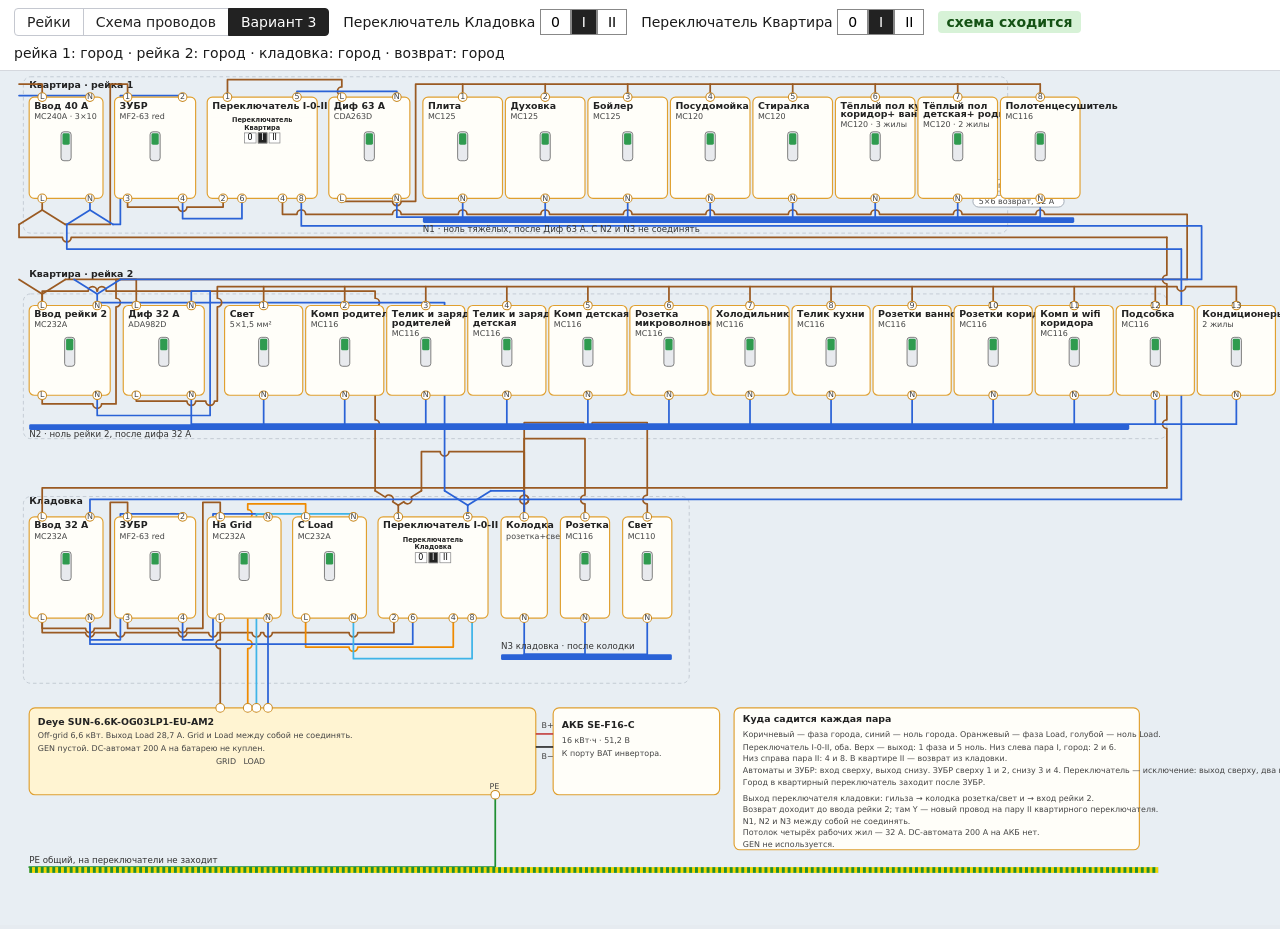
==== commit c1a94dd3: "Bigger variant3 cards, shared hover groups for Y-forks, wider L/N gaps. Fork star highlights as one " ====
--- a/variant3.html
+++ b/variant3.html
@@ -15,11 +15,11 @@
   .card { fill: #fffef9; stroke: #e0a030; stroke-width: 1.6; }
   .inv { fill: #fff4d2; stroke: #e0a030; stroke-width: 1.6; }
   .dot { fill: #fff; stroke: #c98920; stroke-width: 1.4; }
-  .t { font-size: 12px; font-weight: 700; fill: #222; }
-  .s { font-size: 10px; fill: #444; }
-  .n { font-size: 11px; fill: #333; }
-  .w { fill: none; stroke-width: 2.2; stroke-linejoin: round; stroke-linecap: round; pointer-events: none; }
-  .hit { fill: none; stroke: transparent; stroke-width: 12; pointer-events: stroke; }
+  .t { font-size: 13px; font-weight: 700; fill: #222; }
+  .s { font-size: 11px; fill: #444; }
+  .n { font-size: 12px; fill: #333; }
+  .w { fill: none; stroke-width: 2.4; stroke-linejoin: round; stroke-linecap: round; pointer-events: none; }
+  .hit { fill: none; stroke: transparent; stroke-width: 14; pointer-events: stroke; }
   .run:hover .w { stroke-width: 5; filter: drop-shadow(0 0 2px #fff); }
   .grid-L { stroke: #9a5a22; } .grid-N { stroke: #2a62d6; }
   .load-L { stroke: #ef8a00; } .load-N { stroke: #3eb4e8; }
@@ -45,7 +45,7 @@
   <span id="badge" class="ok"></span>
   <span id="status"></span>
 </header>
-<svg id="svg" viewBox="0 0 1640 1140">
+<svg id="svg" viewBox="0 0 1720 1180">
   <defs>
     <pattern id="pe" width="8" height="8" patternUnits="userSpaceOnUse">
       <rect width="8" height="8" fill="#f2d600"/>
@@ -72,24 +72,25 @@
 function add(pts, kind, pole, g, via) {
   wires.push({ pts, kind, pole, g: g ?? 's' + wires.length, via })
 }
+const PS = 16 // зазор L/N на параллельных трассах
 function go(a, b, y, kind, pole, g, via) {
-  const yy = y + pole * 11
+  const yy = y + pole * PS
   add([a, { x: a.x, y: yy }, { x: b.x, y: yy }, b], kind, pole, g, via)
 }
 
-const Y = 36, H = 126
-const city = box(16, Y, 94, H, 'Ввод 40 А', 'MC240A · 3×10', 'city')
-const zA = box(126, Y, 104, H, 'ЗУБР', 'MF2-63 red', 'zA')
-const sA = box(246, Y, 142, H, 'Переключатель I-0-II', 'квартира')
-const pzv = box(404, Y, 104, H, 'Диф 63 А', 'CDA263D', 'pzv')
+const Y = 36, H = 140
+const city = box(16, Y, 102, H, 'Ввод 40 А', 'MC240A · 3×10', 'city')
+const zA = box(134, Y, 112, H, 'ЗУБР', 'MF2-63 red', 'zA')
+const sA = box(262, Y, 152, H, 'Переключатель I-0-II', 'квартира')
+const pzv = box(430, Y, 112, H, 'Диф 63 А', 'CDA263D', 'pzv')
 const gapR1R2 = 40
 const gapR2Sto = 80 // вдвое больше сдвига, чем между рейками
 const sY = 496 + gapR1R2 + gapR2Sto
-const qIn = box(16, sY, 94, H, 'Ввод 32 А', 'MC232A', 'qIn')
-const zS = box(126, sY, 104, H, 'ЗУБР', 'MF2-63 red', 'zS')
-const qG = box(246, sY, 94, H, 'На Grid', 'MC232A', 'qG')
-const qL = box(356, sY, 94, H, 'С Load', 'MC232A', 'qL')
-const sS = box(466, sY, 142, H, 'Переключатель I-0-II', 'кладовка')
+const qIn = box(16, sY, 102, H, 'Ввод 32 А', 'MC232A', 'qIn')
+const zS = box(134, sY, 112, H, 'ЗУБР', 'MF2-63 red', 'zS')
+const qG = box(262, sY, 102, H, 'На Grid', 'MC232A', 'qG')
+const qL = box(380, sY, 102, H, 'С Load', 'MC232A', 'qL')
+const sS = box(498, sY, 152, H, 'Переключатель I-0-II', 'кладовка')
 
 function topBottom(b, inL, inN, outL, outN) {
   port(b, 'inL', b.x + 18, b.y, inL)
@@ -117,28 +118,28 @@
 const heavy = d.apartmentRail1.slice(4)
 const spare = d.apartmentRail2.slice(2)
 const heavyBoxes = heavy.map((item, i) => {
-  const b = box(524 + i * 106, Y, 102, H, item.name, item.part + (item.ferrule ? ' · ' + item.ferrule : ''), 'h' + i)
+  const b = box(560 + i * 114, Y, 110, H, item.name, item.part + (item.ferrule ? ' · ' + item.ferrule : ''), 'h' + i)
   port(b, 'L', b.x + b.w / 2, b.y, String(i + 1))
   port(b, 'N', b.x + b.w / 2, b.y + b.h, 'N')
   return b
 })
 const r2Y = 284 + gapR1R2
-const R2H = 112
-const q2 = box(16, r2Y, 104, R2H, 'Ввод рейки 2', 'MC232A', 'q2')
-const dif2 = box(136, r2Y, 104, R2H, 'Диф 32 А', 'ADA982D', 'dif2')
+const R2H = 124
+const q2 = box(16, r2Y, 112, R2H, 'Ввод рейки 2', 'MC232A', 'q2')
+const dif2 = box(146, r2Y, 112, R2H, 'Диф 32 А', 'ADA982D', 'dif2')
 topBottom(q2, 'L', 'N', 'L', 'N')
 topBottom(dif2, 'L', 'N', 'L', 'N')
 const spareBoxes = spare.map((item, i) => {
-  const b = box(268 + i * 104, r2Y, 100, R2H, item.name, item.ferrule || item.part, 'sp' + i)
+  const b = box(286 + i * 112, r2Y, 108, R2H, item.name, item.ferrule || item.part, 'sp' + i)
   port(b, 'L', b.x + b.w / 2, b.y, String(i + 1))
   port(b, 'N', b.x + b.w / 2, b.y + b.h, 'N')
   return b
 })
-const tb = box(624, sY, 58, H, 'Колодка', 'розетка+свет')
+const tb = box(668, sY, 64, H, 'Колодка', 'розетка+свет')
 port(tb, 'L', tb.x + tb.w / 2, tb.y, 'L')
 port(tb, 'N', tb.x + tb.w / 2, tb.y + tb.h, 'N')
-const sock = box(698, sY, 62, H, 'Розетка', 'MC116', 'sock')
-const lamp = box(776, sY, 62, H, 'Свет', 'MC110', 'lamp')
+const sock = box(750, sY, 68, H, 'Розетка', 'MC116', 'sock')
+const lamp = box(836, sY, 68, H, 'Свет', 'MC110', 'lamp')
 ;[sock, lamp].forEach((b) => { port(b, 'L', b.x + b.w / 2, b.y, 'L'); port(b, 'N', b.x + b.w / 2, b.y + b.h, 'N') })
 
 const deye = { x: 16, y: 880, w: 700, h: 120 }
@@ -161,89 +162,88 @@
 for (let pole = 0; pole < 2; pole++) {
   const k = pole ? 'N' : 'L'
   const inn = city.p['in' + k]
-  const yTop = 20 + pole * 11
+  const yTop = 18 + pole * PS
   add([{ x: 2, y: yTop }, { x: inn.x, y: yTop }, inn], 'grid', pole)
   const cityRun = 'city' + pole
   const out = city.p['out' + k]
   const zin = zA.p['in' + k]
-  const gap = 114 + pole * 10
-  // короткий выход → Y-развилка под углом влево/вправо, дальше два провода
-  const tee = { x: out.x, y: out.y + 12 }
-  const left = { x: out.x - 22, y: out.y + 28 }
-  const right = { x: out.x + 22, y: out.y + 28 }
+  const gap = 128 + pole * 14
+  // короткий выход → Y; вся звезда в одной группе — подсветка целиком
+  const tee = { x: out.x, y: out.y + 16 }
+  const left = { x: out.x - 32, y: out.y + 36 }
+  const right = { x: out.x + 32, y: out.y + 36 }
   add([out, tee], 'grid', pole, cityRun, viaCity)
   add([tee, left], 'grid', pole, cityRun, viaCity)
   add([tee, right], 'grid', pole, cityRun, viaCity)
   add([right, { x: gap, y: right.y }, { x: gap, y: yTop }, { x: zin.x, y: yTop }, zin], 'grid', pole, cityRun, viaCity)
-  const yCable = 220 + pole * 11
-  const cityG = { x: R + pole * 12, y: yCable }
+  const yCable = 230 + pole * PS
+  const cityG = { x: R + pole * 20, y: yCable }
   add([left, { x: left.x, y: yCable }, cityG], 'grid', pole, cityRun, viaCity)
-  const yIn = sY - 36 + pole * 11
-  const cityIn = { x: R + pole * 12, y: yIn }
+  const yIn = sY - 40 + pole * PS
+  const cityIn = { x: R + pole * 20, y: yIn }
   add([cityG, cityIn], 'grid', pole, cityRun, viaCity)
-  go(cityIn, qIn.p['in' + k], sY - 36, 'grid', pole, cityRun, viaCity)
-  go(zA.p['out' + k], sA.p['i' + k], 178, 'grid', pole, undefined, viaZA)
+  go(cityIn, qIn.p['in' + k], sY - 40, 'grid', pole, cityRun, viaCity)
+  go(zA.p['out' + k], sA.p['i' + k], 188, 'grid', pole, undefined, viaZA)
   const split = 'split' + pole
   const qOut = qIn.p['out' + k]
   const zIn = zS.p['in' + k]
-  const gxs = 114 + pole * 10
-  const yq = qOut.y + 10 + pole * 11
-  const yzIn = zIn.y - 16 + pole * 11
+  const gxs = 128 + pole * 14
+  const yq = qOut.y + 14 + pole * PS
+  const yzIn = zIn.y - 20 + pole * PS
   add([qOut, { x: qOut.x, y: yq }, { x: gxs, y: yq }, { x: gxs, y: yzIn }, { x: zIn.x, y: yzIn }, zIn], 'grid', pole, split, viaQin)
-  go(qOut, sS.p['i' + k], sY + 150, 'grid', pole, split, viaQin)
+  go(qOut, sS.p['i' + k], sY + 160, 'grid', pole, split, viaQin)
   const zOut = zS.p['out' + k]
   const gIn = qG.p['in' + k]
-  const gxb = 236 + pole * 10
-  const yz = zOut.y + 10 + pole * 11
-  const yg = gIn.y - 16 + pole * 11
+  const gxb = 256 + pole * 14
+  const yz = zOut.y + 14 + pole * PS
+  const yg = gIn.y - 20 + pole * PS
   add([zOut, { x: zOut.x, y: yz }, { x: gxb, y: yz }, { x: gxb, y: yg }, { x: gIn.x, y: yg }, gIn], 'grid', pole, undefined, viaZS)
   add([pole ? qG.p.outN : qG.p.outL, pole ? gN : gL], 'grid', pole, undefined, viaQG)
   const lIn = qL.p['in' + k]
   const lFrom = pole ? lN : lL
-  const yLoad = sY - 14 + pole * 10
+  const yLoad = sY - 18 + pole * 14
   add([lFrom, { x: lFrom.x, y: yLoad }, { x: lIn.x, y: yLoad }, lIn], 'load', pole)
-  go(qL.p['out' + k], sS.p['ii' + k], sY + 176, 'load', pole, undefined, viaQL)
-  const ret = 'ret' + pole
+  go(qL.p['out' + k], sS.p['ii' + k], sY + H + 40, 'load', pole, undefined, viaQL)
+  const outG = 'sftOut' + pole
   const o = sS.p['o' + k]
   const q2in = q2.p['in' + k]
-  // короткий выход вверх → Y влево/вправо: колодка / рейка 2
-  const oTee = { x: o.x, y: o.y - 12 }
-  const oLeft = { x: o.x - 22, y: o.y - 28 }
-  const oRight = { x: o.x + 22, y: o.y - 28 }
-  add([o, oTee], 'ret', pole, ret)
-  add([oTee, oLeft], 'ret', pole, ret)
-  add([oTee, oRight], 'sto', pole, 'tbFork' + pole)
+  // Y на выходе переключателя: stub+оба луча+обе трассы в одной группе
+  const oTee = { x: o.x, y: o.y - 16 }
+  const oLeft = { x: o.x - 32, y: o.y - 36 }
+  const oRight = { x: o.x + 32, y: o.y - 36 }
+  add([o, oTee], 'ret', pole, outG)
+  add([oTee, oLeft], 'ret', pole, outG)
+  add([oTee, oRight], 'sto', pole, outG)
   if (pole === 0) {
-    const yTb = sY - 82
-    add([oRight, { x: oRight.x, y: yTb }, { x: tb.p.L.x, y: yTb }, tb.p.L], 'sto', 0, 'tbL')
-    go(tb.p.L, sock.p.L, yTb - 14, 'sto', 0, 'sockL', ['sock'])
-    go(tb.p.L, lamp.p.L, yTb - 26, 'sto', 0, 'lampL', ['lamp'])
+    const yTb = sY - 90
+    add([oRight, { x: oRight.x, y: yTb }, { x: tb.p.L.x, y: yTb }, tb.p.L], 'sto', 0, outG)
+    go(tb.p.L, sock.p.L, yTb - 18, 'sto', 0, 'sockL', ['sock'])
+    go(tb.p.L, lamp.p.L, yTb - 40, 'sto', 0, 'lampL', ['lamp'])
   } else {
-    add([oRight, { x: tb.p.N.x, y: oRight.y }, { x: tb.p.N.x, y: tb.p.N.y }, tb.p.N], 'sto', 1, 'tbN')
+    add([oRight, { x: tb.p.N.x, y: oRight.y }, { x: tb.p.N.x, y: tb.p.N.y }, tb.p.N], 'sto', 1, outG)
   }
-  // один провод до входа «Ввод рейки 2», без раннего отвода в квартиру
-  const yQ2 = r2Y - 16 + pole * 11
-  add([oLeft, { x: oLeft.x, y: yQ2 }, { x: q2in.x, y: yQ2 }, q2in], 'ret', pole, ret)
-  // на входе MC232A: короткий выход → Y, новый провод на переключатель квартиры
-  const qTee = { x: q2in.x, y: q2in.y - 12 }
-  const qLeft = { x: q2in.x - 22, y: q2in.y - 28 }
-  const qRight = { x: q2in.x + 22, y: q2in.y - 28 }
-  add([q2in, qTee], 'ret', pole, ret)
-  add([qTee, qLeft], 'ret', pole, ret)
-  add([qTee, qRight], 'ret', pole, ret)
-  const retG = { x: R + 24 + pole * 12, y: qRight.y }
-  const retTop = { x: retG.x, y: 198 + pole * 11 }
+  const yQ2 = r2Y - 20 + pole * PS
+  add([oLeft, { x: oLeft.x, y: yQ2 }, { x: q2in.x, y: yQ2 }, q2in], 'ret', pole, outG)
+  // Y на входе рейки 2 — та же группа, плюс новый провод в квартиру
+  const qTee = { x: q2in.x, y: q2in.y - 16 }
+  const qLeft = { x: q2in.x - 32, y: q2in.y - 36 }
+  const qRight = { x: q2in.x + 32, y: q2in.y - 36 }
+  add([q2in, qTee], 'ret', pole, outG)
+  add([qTee, qLeft], 'ret', pole, outG)
+  add([qTee, qRight], 'ret', pole, outG)
+  const retG = { x: R + 28 + pole * 20, y: qRight.y }
+  const retTop = { x: retG.x, y: 198 + pole * PS }
   const aptII = sA.p['ii' + k]
-  add([qRight, retG, retTop, { x: aptII.x, y: retTop.y }, aptII], 'ret', pole, ret + 'apt')
+  add([qRight, retG, retTop, { x: aptII.x, y: retTop.y }, aptII], 'ret', pole, outG)
   const q2o = q2.p['out' + k]
   const dIn = dif2.p['in' + k]
-  const rise = pole ? dif2.x + dif2.w + 4 : q2.x + q2.w + 4
-  const y2 = q2o.y + 8 + pole * 11
-  const yIn2 = r2Y - 32 + pole * 11
+  const rise = pole ? dif2.x + dif2.w + 8 : q2.x + q2.w + 8
+  const y2 = q2o.y + 12 + pole * PS
+  const yIn2 = r2Y - 36 + pole * PS
   add([q2o, { x: q2o.x, y: y2 }, { x: rise, y: y2 }, { x: rise, y: yIn2 }, { x: dIn.x, y: yIn2 }, dIn], 'rail2', pole, undefined, viaQ2)
 }
 add([sA.p.oL, { x: sA.p.oL.x, y: 12 }, { x: pzv.p.inL.x, y: 12 }, pzv.p.inL], 'rail1', 0)
-add([sA.p.oN, { x: sA.p.oN.x, y: 23 }, { x: pzv.p.inN.x, y: 23 }, pzv.p.inN], 'rail1', 1)
+add([sA.p.oN, { x: sA.p.oN.x, y: 12 + PS }, { x: pzv.p.inN.x, y: 12 + PS }, pzv.p.inN], 'rail1', 1)
 
 const busY = 18
 const gapP = pzv.x + pzv.w + 8
@@ -326,19 +326,19 @@
       const d = w.d
       return `<path class="hit" d="${d}"/><path class="w ${paint(w.kind, w.pole, s, w.via)}" d="${d}"/>`
     }).join('')}</g>`).join('')
-  const bars = `<rect class="barN ${paint(s.rail1 === 'grid' ? 'grid' : s.rail1 === 'load' ? 'load' : 'dead', 1, s, viaPzv)}" x="524" y="${n1}" width="840" height="8" rx="2"/>
-    <text class="n" x="524" y="${n1 + 20}">N1 · ноль тяжёлых, после Диф 63 А. С N2 и N3 не соединять</text>
+  const bars = `    <rect class="barN ${paint(s.rail1 === 'grid' ? 'grid' : s.rail1 === 'load' ? 'load' : 'dead', 1, s, viaPzv)}" x="560" y="${n1}" width="900" height="8" rx="2"/>
+    <text class="n" x="560" y="${n1 + 20}">N1 · ноль тяжёлых, после Диф 63 А. С N2 и N3 не соединять</text>
     <rect class="barN ${paint(s.rail2 === 'grid' ? 'grid' : s.rail2 === 'load' ? 'load' : 'dead', 1, s, viaDif)}" x="16" y="${n2}" width="1520" height="8" rx="2"/>
     <text class="n" x="16" y="${n2 + 18}">N2 · ноль рейки 2, после дифа 32 А</text>
-    <rect class="barN ${paint(s.storageLoads === 'grid' ? 'grid' : s.storageLoads === 'load' ? 'load' : 'dead', 1, s)}" x="624" y="${n3}" width="214" height="8" rx="2"/>
-    <text class="n" x="624" y="${n3 - 8}">N3 кладовка · после колодки</text>
+    <rect class="barN ${paint(s.storageLoads === 'grid' ? 'grid' : s.storageLoads === 'load' ? 'load' : 'dead', 1, s)}" x="668" y="${n3}" width="236" height="8" rx="2"/>
+    <text class="n" x="668" y="${n3 - 8}">N3 кладовка · после колодки</text>
     <rect class="pebar" x="16" y="${peY}" width="1560" height="8"/>
     <text class="n" x="16" y="${peY - 6}">PE общий, на переключатели не заходит</text>`
   const frames = `<rect class="panel" x="8" y="8" width="1360" height="${Y + H + 40}" rx="10"/>
     <text class="t" x="16" y="24">Квартира · рейка 1</text>
     <rect class="panel" x="8" y="${r2Y - 16}" width="1580" height="${R2H + 76}" rx="10"/>
     <text class="t" x="16" y="${r2Y - 40}">Квартира · рейка 2</text>
-    <rect class="panel" x="8" y="${sY - 28}" width="850" height="${H + 118}" rx="10"/>
+    <rect class="panel" x="8" y="${sY - 28}" width="920" height="${H + 118}" rx="10"/>
     <text class="t" x="16" y="${sY - 18}">Кладовка</text>`
   const legend = `<rect class="card" x="990" y="${deye.y}" width="560" height="196" rx="8"/>
     <text class="t" x="1002" y="${deye.y + 20}">Куда садится каждая пара</text>
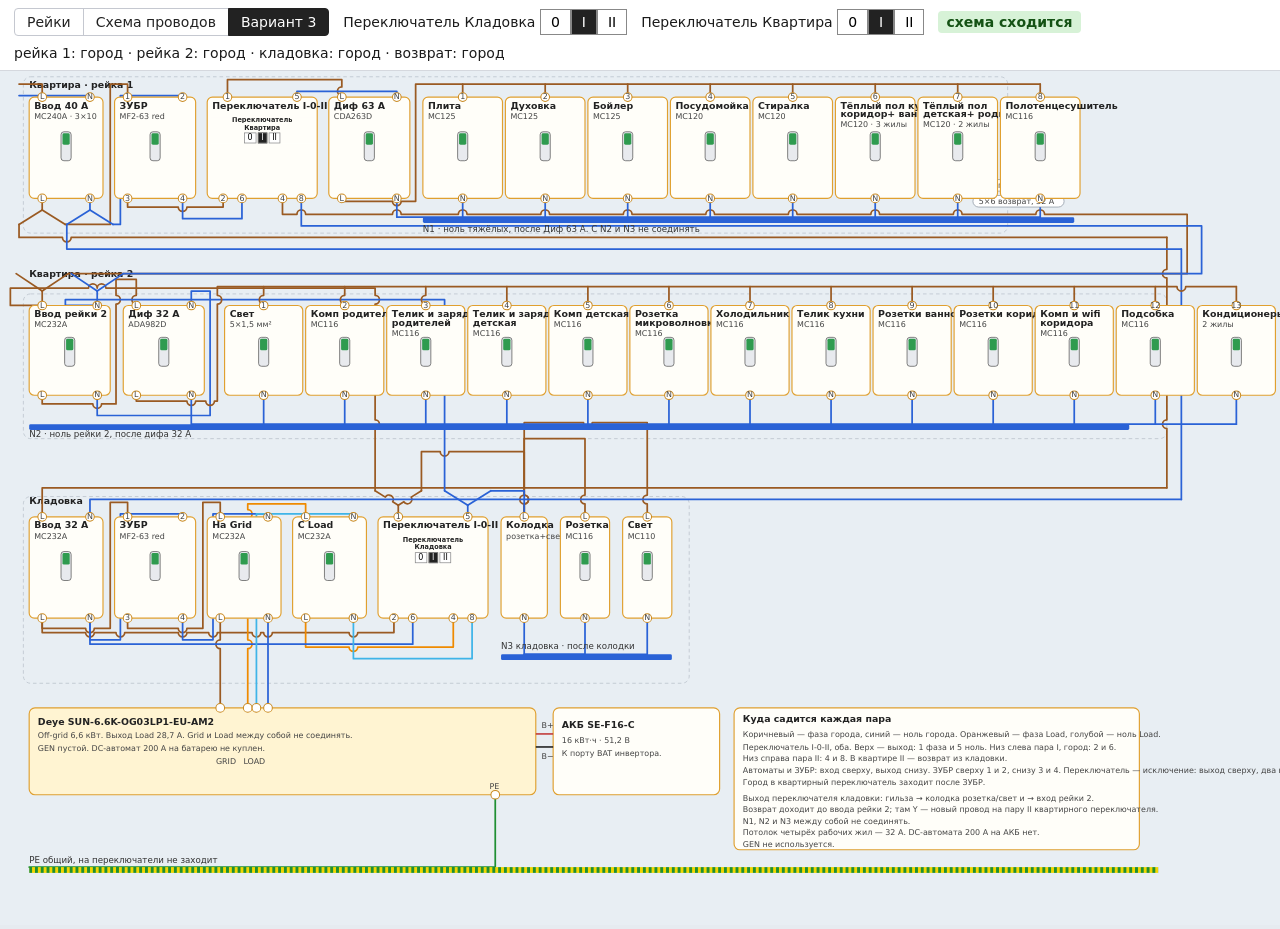
==== commit c5e23bcb: "Clean phase Y at rail-2 inlet: land from side, fork straight up. Stops the arrival from overlapping " ====
--- a/variant3.html
+++ b/variant3.html
@@ -222,19 +222,21 @@
   } else {
     add([oRight, { x: tb.p.N.x, y: oRight.y }, { x: tb.p.N.x, y: tb.p.N.y }, tb.p.N], 'sto', 1, outG)
   }
-  const yQ2 = r2Y - 20 + pole * PS
-  add([oLeft, { x: oLeft.x, y: yQ2 }, { x: q2in.x, y: yQ2 }, q2in], 'ret', pole, outG)
-  // Y на входе рейки 2 — та же группа, плюс новый провод в квартиру
-  const qTee = { x: q2in.x, y: q2in.y - 16 }
-  const qLeft = { x: q2in.x - 32, y: q2in.y - 36 }
-  const qRight = { x: q2in.x + 32, y: q2in.y - 36 }
+  // подвод в клемму слева по уровню терминала — не пересекает Y
+  const land = { x: q2in.x - 44, y: q2in.y }
+  const yQ2 = r2Y - 24 + pole * PS
+  add([oLeft, { x: oLeft.x, y: yQ2 }, { x: land.x, y: yQ2 }, land, q2in], 'ret', pole, outG)
+  // Y строго вверх с клеммы: короткий ствол → влево/вправо, вправо — в квартиру
+  const qTee = { x: q2in.x, y: q2in.y - 20 }
+  const qArmL = { x: q2in.x - 36, y: q2in.y - 44 }
+  const qArmR = { x: q2in.x + 36, y: q2in.y - 44 }
   add([q2in, qTee], 'ret', pole, outG)
-  add([qTee, qLeft], 'ret', pole, outG)
-  add([qTee, qRight], 'ret', pole, outG)
-  const retG = { x: R + 28 + pole * 20, y: qRight.y }
+  add([qTee, qArmL], 'ret', pole, outG)
+  add([qTee, qArmR], 'ret', pole, outG)
+  const retG = { x: R + 28 + pole * 20, y: qArmR.y }
   const retTop = { x: retG.x, y: 198 + pole * PS }
   const aptII = sA.p['ii' + k]
-  add([qRight, retG, retTop, { x: aptII.x, y: retTop.y }, aptII], 'ret', pole, outG)
+  add([qArmR, { x: retG.x, y: qArmR.y }, retG, retTop, { x: aptII.x, y: retTop.y }, aptII], 'ret', pole, outG)
   const q2o = q2.p['out' + k]
   const dIn = dif2.p['in' + k]
   const rise = pole ? dif2.x + dif2.w + 8 : q2.x + q2.w + 8
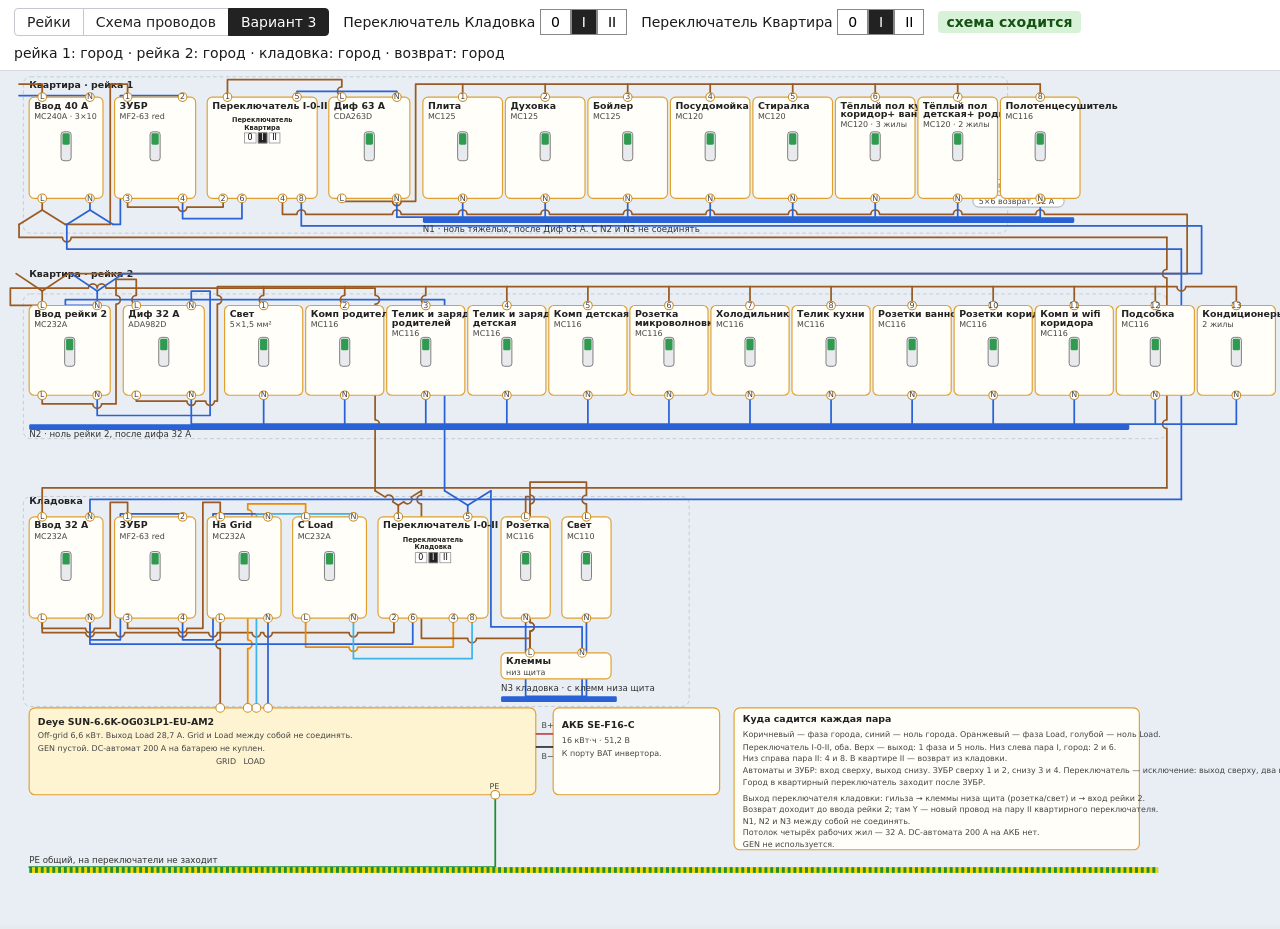
==== commit f0cb8f23: "Move storage terminal block off the DIN rail to panel bottom. Sock/lamp stay on the rail; feed goes " ====
--- a/variant3.html
+++ b/variant3.html
@@ -135,12 +135,13 @@
   port(b, 'N', b.x + b.w / 2, b.y + b.h, 'N')
   return b
 })
-const tb = box(668, sY, 64, H, 'Колодка', 'розетка+свет')
-port(tb, 'L', tb.x + tb.w / 2, tb.y, 'L')
-port(tb, 'N', tb.x + tb.w / 2, tb.y + tb.h, 'N')
-const sock = box(750, sY, 68, H, 'Розетка', 'MC116', 'sock')
-const lamp = box(836, sY, 68, H, 'Свет', 'MC110', 'lamp')
+const sock = box(668, sY, 68, H, 'Розетка', 'MC116', 'sock')
+const lamp = box(752, sY, 68, H, 'Свет', 'MC110', 'lamp')
 ;[sock, lamp].forEach((b) => { port(b, 'L', b.x + b.w / 2, b.y, 'L'); port(b, 'N', b.x + b.w / 2, b.y + b.h, 'N') })
+// клеммник внизу щита, не на DIN-рейке
+const klemm = box(668, sY + H + 48, 152, 36, 'Клеммы', 'низ щита')
+port(klemm, 'L', klemm.x + 40, klemm.y, 'L')
+port(klemm, 'N', klemm.x + 112, klemm.y, 'N')
 
 const deye = { x: 16, y: 880, w: 700, h: 120 }
 const bat = { x: 740, y: 880, w: 230, h: 120 }
@@ -214,13 +215,13 @@
   add([o, oTee], 'ret', pole, outG)
   add([oTee, oLeft], 'ret', pole, outG)
   add([oTee, oRight], 'sto', pole, outG)
+  // правый луч → клеммы внизу щита → автоматы на рейке
   if (pole === 0) {
-    const yTb = sY - 90
-    add([oRight, { x: oRight.x, y: yTb }, { x: tb.p.L.x, y: yTb }, tb.p.L], 'sto', 0, outG)
-    go(tb.p.L, sock.p.L, yTb - 18, 'sto', 0, 'sockL', ['sock'])
-    go(tb.p.L, lamp.p.L, yTb - 40, 'sto', 0, 'lampL', ['lamp'])
+    add([oRight, { x: oRight.x, y: klemm.y - 20 }, { x: klemm.p.L.x, y: klemm.y - 20 }, klemm.p.L], 'sto', 0, outG)
+    go(klemm.p.L, sock.p.L, sY - 28, 'sto', 0, 'sockL', ['sock'])
+    go(klemm.p.L, lamp.p.L, sY - 48, 'sto', 0, 'lampL', ['lamp'])
   } else {
-    add([oRight, { x: tb.p.N.x, y: oRight.y }, { x: tb.p.N.x, y: tb.p.N.y }, tb.p.N], 'sto', 1, outG)
+    add([oRight, { x: oRight.x, y: klemm.y - 20 - PS }, { x: klemm.p.N.x, y: klemm.y - 20 - PS }, klemm.p.N], 'sto', 1, outG)
   }
   // подвод в клемму слева по уровню терминала — не пересекает Y
   const land = { x: q2in.x - 44, y: q2in.y }
@@ -262,10 +263,10 @@
 const n2 = r2Y + R2H + 40
 add([dif2.p.outN, { x: dif2.p.outN.x, y: n2 }, { x: spareBoxes.at(-1).p.N.x, y: n2 }], 'rail2', 1, 'r2N', viaDif)
 for (const b of spareBoxes) add([b.p.N, { x: b.p.N.x, y: n2 }], 'rail2', 1, 'r2N', [...viaDif, b.id])
-const n3 = sY + H + 50
-add([tb.p.N, { x: tb.p.N.x, y: n3 }], 'sto', 1, 'stoN')
-add([sock.p.N, { x: sock.p.N.x, y: n3 }, { x: tb.p.N.x, y: n3 }], 'sto', 1, 'stoN', ['sock'])
-add([lamp.p.N, { x: lamp.p.N.x, y: n3 }, { x: tb.p.N.x, y: n3 }], 'sto', 1, 'stoN', ['lamp'])
+const n3 = klemm.y + klemm.h + 24
+add([klemm.p.N, { x: klemm.p.N.x, y: n3 }], 'sto', 1, 'stoN')
+add([sock.p.N, { x: sock.p.N.x, y: n3 }, { x: klemm.p.N.x, y: n3 }], 'sto', 1, 'stoN', ['sock'])
+add([lamp.p.N, { x: lamp.p.N.x, y: n3 }, { x: klemm.p.N.x, y: n3 }], 'sto', 1, 'stoN', ['lamp'])
 const peY = deye.y + deye.h + 100
 add([peD, { x: peD.x, y: peY }, { x: 16, y: peY }], 'pe', 0)
 applyHops(wires)
@@ -332,15 +333,15 @@
     <text class="n" x="560" y="${n1 + 20}">N1 · ноль тяжёлых, после Диф 63 А. С N2 и N3 не соединять</text>
     <rect class="barN ${paint(s.rail2 === 'grid' ? 'grid' : s.rail2 === 'load' ? 'load' : 'dead', 1, s, viaDif)}" x="16" y="${n2}" width="1520" height="8" rx="2"/>
     <text class="n" x="16" y="${n2 + 18}">N2 · ноль рейки 2, после дифа 32 А</text>
-    <rect class="barN ${paint(s.storageLoads === 'grid' ? 'grid' : s.storageLoads === 'load' ? 'load' : 'dead', 1, s)}" x="668" y="${n3}" width="236" height="8" rx="2"/>
-    <text class="n" x="668" y="${n3 - 8}">N3 кладовка · после колодки</text>
+    <rect class="barN ${paint(s.storageLoads === 'grid' ? 'grid' : s.storageLoads === 'load' ? 'load' : 'dead', 1, s)}" x="668" y="${n3}" width="160" height="8" rx="2"/>
+    <text class="n" x="668" y="${n3 - 8}">N3 кладовка · с клемм низа щита</text>
     <rect class="pebar" x="16" y="${peY}" width="1560" height="8"/>
     <text class="n" x="16" y="${peY - 6}">PE общий, на переключатели не заходит</text>`
   const frames = `<rect class="panel" x="8" y="8" width="1360" height="${Y + H + 40}" rx="10"/>
     <text class="t" x="16" y="24">Квартира · рейка 1</text>
     <rect class="panel" x="8" y="${r2Y - 16}" width="1580" height="${R2H + 76}" rx="10"/>
     <text class="t" x="16" y="${r2Y - 40}">Квартира · рейка 2</text>
-    <rect class="panel" x="8" y="${sY - 28}" width="920" height="${H + 118}" rx="10"/>
+    <rect class="panel" x="8" y="${sY - 28}" width="920" height="${H + 150}" rx="10"/>
     <text class="t" x="16" y="${sY - 18}">Кладовка</text>`
   const legend = `<rect class="card" x="990" y="${deye.y}" width="560" height="196" rx="8"/>
     <text class="t" x="1002" y="${deye.y + 20}">Куда садится каждая пара</text>
@@ -349,7 +350,7 @@
     <text class="s" x="1002" y="${deye.y + 74}">Низ справа пара II: 4 и 8. В квартире II — возврат из кладовки.</text>
     <text class="s" x="1002" y="${deye.y + 90}">Автоматы и ЗУБР: вход сверху, выход снизу. ЗУБР сверху 1 и 2, снизу 3 и 4. Переключатель — исключение: выход сверху, два входа снизу.</text>
     <text class="s" x="1002" y="${deye.y + 106}">Город в квартирный переключатель заходит после ЗУБР.</text>
-    <text class="s" x="1002" y="${deye.y + 128}">Выход переключателя кладовки: гильза → колодка розетка/свет и → вход рейки 2.</text>
+    <text class="s" x="1002" y="${deye.y + 128}">Выход переключателя кладовки: гильза → клеммы низа щита (розетка/свет) и → вход рейки 2.</text>
     <text class="s" x="1002" y="${deye.y + 144}">Возврат доходит до ввода рейки 2; там Y — новый провод на пару II квартирного переключателя.</text>
     <text class="s" x="1002" y="${deye.y + 160}">N1, N2 и N3 между собой не соединять.</text>
     <text class="s" x="1002" y="${deye.y + 176}">Потолок четырёх рабочих жил — 32 А. DC-автомата 200 А на АКБ нет.</text>
@@ -374,7 +375,7 @@
     <text class="s" x="${deye.x + deye.w + 8}" y="${deye.y + 70}">B−</text>`
   const pills = `<rect class="pill" x="1320" y="150" width="92" height="16" rx="8"/><text class="s" x="1328" y="162">5×6 город</text>
     <rect class="pill" x="1320" y="172" width="126" height="16" rx="8"/><text class="s" x="1328" y="184">5×6 возврат, 32 А</text>`
-  const cards = [city, zA, sA, pzv, qIn, zS, qG, qL, sS, tb, q2, dif2, sock, lamp, ...heavyBoxes, ...spareBoxes].map(card).join('')
+  const cards = [city, zA, sA, pzv, qIn, zS, qG, qL, sS, q2, dif2, sock, lamp, klemm, ...heavyBoxes, ...spareBoxes].map(card).join('')
   svg.querySelectorAll('.dyn').forEach((n) => n.remove())
   const g = document.createElementNS('http://www.w3.org/2000/svg', 'g')
   g.setAttribute('class', 'dyn')
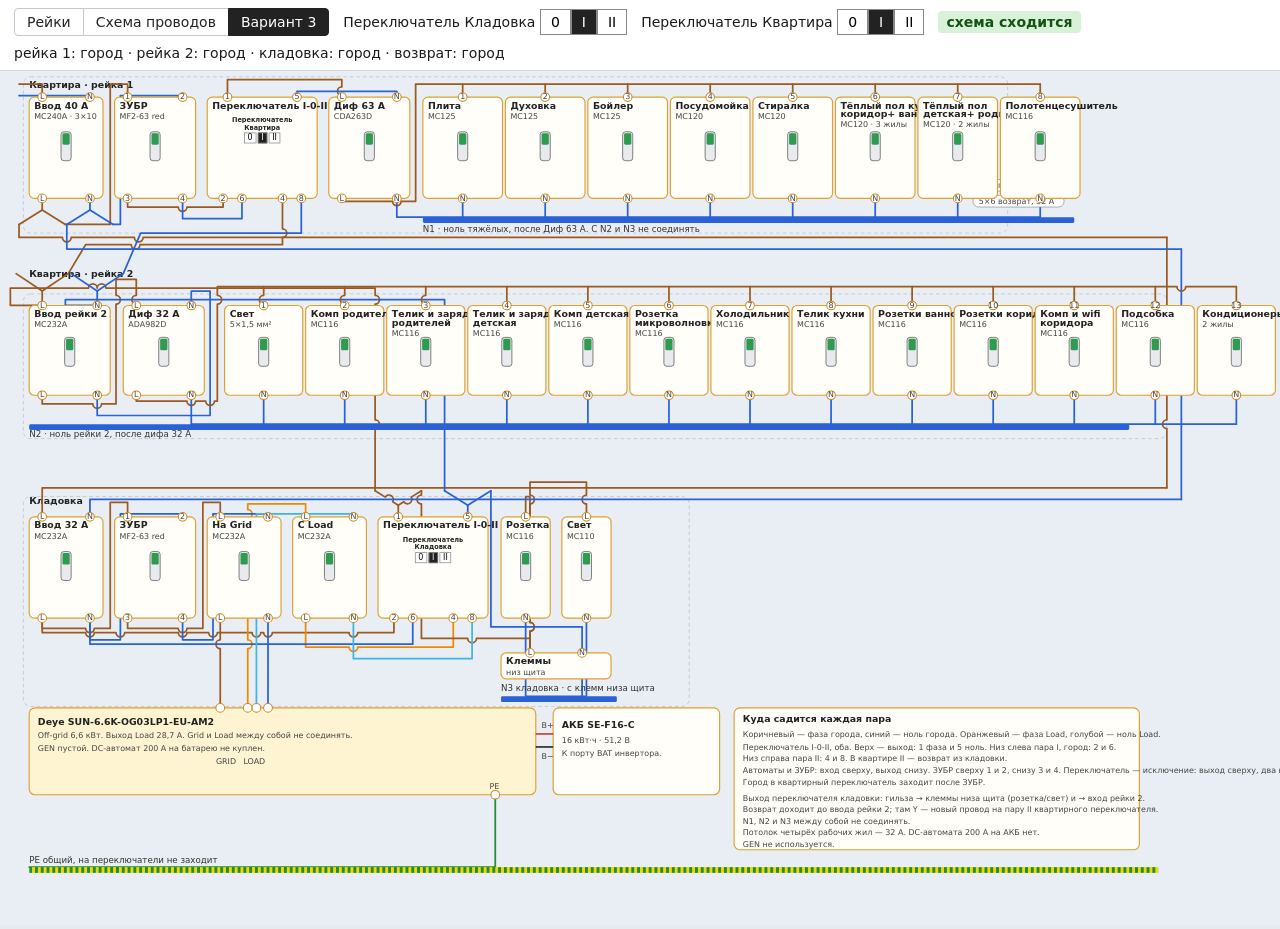
==== commit 0f5b3e9e: "Shorten return from rail-2 inlet to apartment SFT diagonally. Rails sit next to each other — drop th" ====
--- a/variant3.html
+++ b/variant3.html
@@ -234,10 +234,10 @@
   add([q2in, qTee], 'ret', pole, outG)
   add([qTee, qArmL], 'ret', pole, outG)
   add([qTee, qArmR], 'ret', pole, outG)
-  const retG = { x: R + 28 + pole * 20, y: qArmR.y }
-  const retTop = { x: retG.x, y: 198 + pole * PS }
+  // рейки рядом — короткий ход вверх к паре II квартирного переключателя
   const aptII = sA.p['ii' + k]
-  add([qArmR, { x: retG.x, y: qArmR.y }, retG, retTop, { x: aptII.x, y: retTop.y }, aptII], 'ret', pole, outG)
+  const midY = qArmR.y - 40 - pole * PS
+  add([qArmR, { x: qArmR.x + 24, y: midY }, { x: aptII.x, y: midY }, aptII], 'ret', pole, outG)
   const q2o = q2.p['out' + k]
   const dIn = dif2.p['in' + k]
   const rise = pole ? dif2.x + dif2.w + 8 : q2.x + q2.w + 8
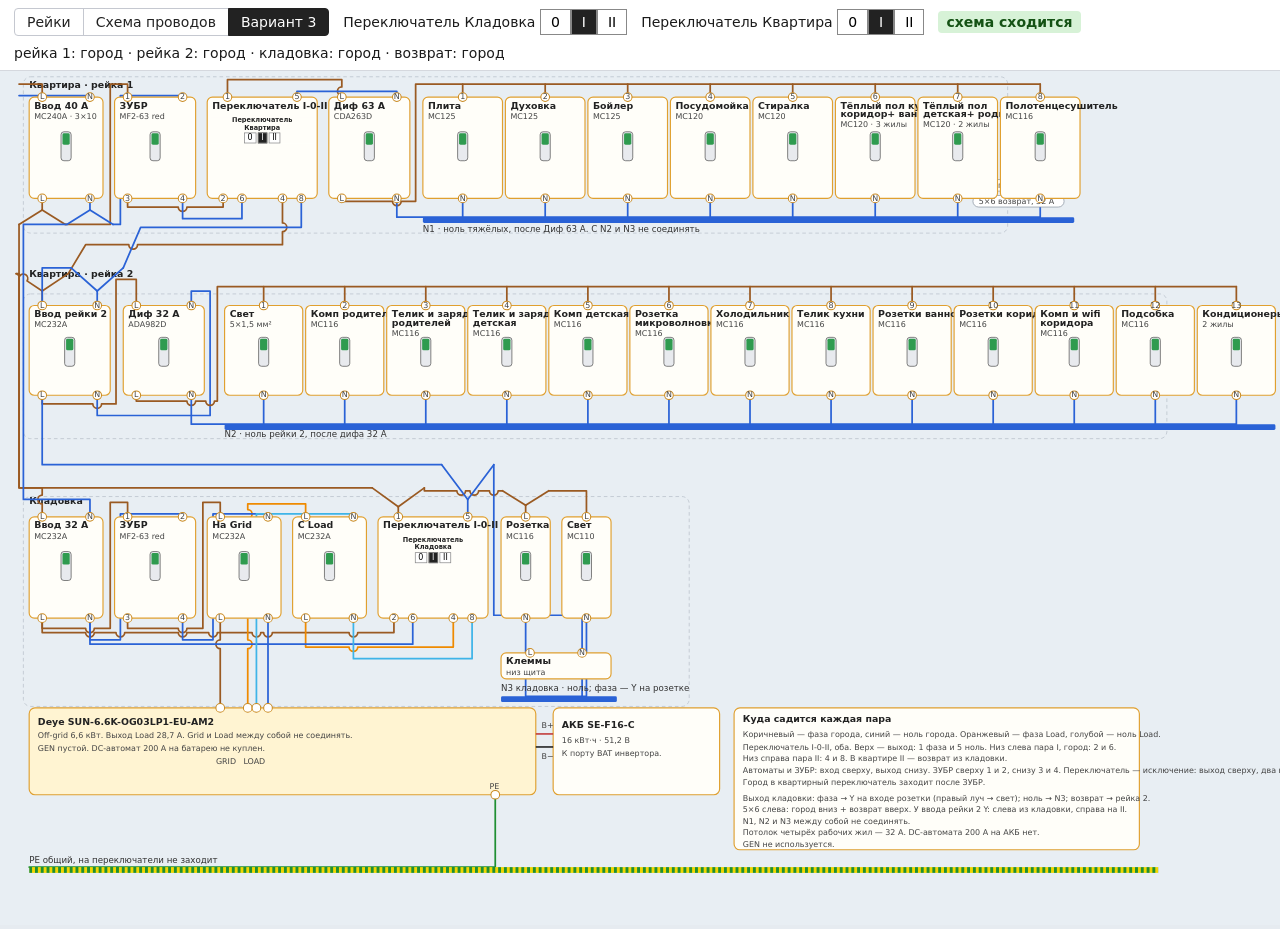
==== commit bc84d365: "Route apartment↔storage 5×6 on the left and fix storage out Y. Shorten N2 to working breakers; phase" ====
--- a/variant3.html
+++ b/variant3.html
@@ -148,7 +148,6 @@
 const gL = { x: qG.p.outL.x, y: deye.y }, gN = { x: qG.p.outN.x, y: deye.y }
 const lL = { x: 318, y: deye.y }, lN = { x: 330, y: deye.y }
 const peD = { x: 660, y: deye.y + deye.h }
-const R = 1588
 
 const viaCity = ['city']
 const viaZA = ['city', 'zA']
@@ -177,13 +176,11 @@
   add([tee, left], 'grid', pole, cityRun, viaCity)
   add([tee, right], 'grid', pole, cityRun, viaCity)
   add([right, { x: gap, y: right.y }, { x: gap, y: yTop }, { x: zin.x, y: yTop }, zin], 'grid', pole, cityRun, viaCity)
-  const yCable = 230 + pole * PS
-  const cityG = { x: R + pole * 20, y: yCable }
-  add([left, { x: left.x, y: yCable }, cityG], 'grid', pole, cityRun, viaCity)
-  const yIn = sY - 40 + pole * PS
-  const cityIn = { x: R + pole * 20, y: yIn }
-  add([cityG, cityIn], 'grid', pole, cityRun, viaCity)
-  go(cityIn, qIn.p['in' + k], sY - 40, 'grid', pole, cityRun, viaCity)
+  // 5×6: город вниз слева рядом с возвратом (не правый желоб, не сквозь карты)
+  const cableX = 2 + pole * 6
+  const ySto = sY - 40 + pole * PS
+  const qInPort = qIn.p['in' + k]
+  add([left, { x: cableX, y: left.y }, { x: cableX, y: ySto }, { x: qInPort.x, y: ySto }, qInPort], 'grid', pole, cityRun, viaCity)
   go(zA.p['out' + k], sA.p['i' + k], 188, 'grid', pole, undefined, viaZA)
   const split = 'split' + pole
   const qOut = qIn.p['out' + k]
@@ -208,33 +205,38 @@
   const outG = 'sftOut' + pole
   const o = sS.p['o' + k]
   const q2in = q2.p['in' + k]
-  // Y на выходе переключателя: stub+оба луча+обе трассы в одной группе
-  const oTee = { x: o.x, y: o.y - 16 }
-  const oLeft = { x: o.x - 32, y: o.y - 36 }
-  const oRight = { x: o.x + 32, y: o.y - 36 }
+  // Y на выходе переключателя: L/N с зазором 2×PS, чтобы не налипали
+  const gapLN = 2 * PS
+  const oTee = { x: o.x, y: o.y - 14 - pole * 10 }
+  const oLeft = { x: o.x - 36, y: o.y - 40 - pole * gapLN }
+  const oRight = { x: o.x + 36, y: o.y - 40 - pole * gapLN }
   add([o, oTee], 'ret', pole, outG)
   add([oTee, oLeft], 'ret', pole, outG)
   add([oTee, oRight], 'sto', pole, outG)
-  // правый луч → клеммы внизу щита → автоматы на рейке
+  // правый луч: фаза → Y на входе розетки (правый луч Y → свет); ноль → N3
   if (pole === 0) {
-    add([oRight, { x: oRight.x, y: klemm.y - 20 }, { x: klemm.p.L.x, y: klemm.y - 20 }, klemm.p.L], 'sto', 0, outG)
-    go(klemm.p.L, sock.p.L, sY - 28, 'sto', 0, 'sockL', ['sock'])
-    go(klemm.p.L, lamp.p.L, sY - 48, 'sto', 0, 'lampL', ['lamp'])
+    const sIn = sock.p.L
+    const sTee = { x: sIn.x, y: sIn.y - 16 }
+    const sArmL = { x: sIn.x - 32, y: sIn.y - 36 }
+    const sArmR = { x: sIn.x + 32, y: sIn.y - 36 }
+    add([oRight, { x: oRight.x, y: sArmL.y }, sArmL], 'sto', 0, outG)
+    add([sIn, sTee], 'sto', 0, 'sockL', ['sock'])
+    add([sTee, sArmL], 'sto', 0, outG)
+    add([sTee, sArmR], 'sto', 0, outG)
+    add([sArmR, { x: lamp.p.L.x, y: sArmR.y }, lamp.p.L], 'sto', 0, 'lampL', ['lamp'])
   } else {
-    add([oRight, { x: oRight.x, y: klemm.y - 20 - PS }, { x: klemm.p.N.x, y: klemm.y - 20 - PS }, klemm.p.N], 'sto', 1, outG)
+    add([oRight, { x: oRight.x, y: klemm.y - 20 - gapLN }, { x: klemm.p.N.x, y: klemm.y - 20 - gapLN }, klemm.p.N], 'sto', 1, outG)
   }
-  // подвод в клемму слева по уровню терминала — не пересекает Y
-  const land = { x: q2in.x - 44, y: q2in.y }
-  const yQ2 = r2Y - 24 + pole * PS
-  add([oLeft, { x: oLeft.x, y: yQ2 }, { x: land.x, y: yQ2 }, land, q2in], 'ret', pole, outG)
-  // Y строго вверх с клеммы: короткий ствол → влево/вправо, вправо — в квартиру
+  // 5×6 возврат: горизонталь и стояк с тем же зазором → левый луч Y
+  const retX = 2 + pole * gapLN
   const qTee = { x: q2in.x, y: q2in.y - 20 }
-  const qArmL = { x: q2in.x - 36, y: q2in.y - 44 }
-  const qArmR = { x: q2in.x + 36, y: q2in.y - 44 }
+  const qArmL = { x: q2in.x - 36, y: q2in.y - 44 - pole * 8 }
+  const qArmR = { x: q2in.x + 36, y: q2in.y - 44 - pole * 8 }
+  add([oLeft, { x: retX, y: oLeft.y }, { x: retX, y: qArmL.y }, qArmL], 'ret', pole, outG)
+  // Y: слева из кладовки, справа на пару II переключателя
   add([q2in, qTee], 'ret', pole, outG)
   add([qTee, qArmL], 'ret', pole, outG)
   add([qTee, qArmR], 'ret', pole, outG)
-  // рейки рядом — короткий ход вверх к паре II квартирного переключателя
   const aptII = sA.p['ii' + k]
   const midY = qArmR.y - 40 - pole * PS
   add([qArmR, { x: qArmR.x + 24, y: midY }, { x: aptII.x, y: midY }, aptII], 'ret', pole, outG)
@@ -261,6 +263,8 @@
 add([dif2.p.outL, { x: dif2.p.outL.x, y: dif2.p.outL.y + 8 }, { x: gapD, y: dif2.p.outL.y + 8 }, { x: gapD, y: bus2 }, { x: spareBoxes.at(-1).p.L.x, y: bus2 }], 'rail2', 0, 'r2L', viaDif)
 for (const b of spareBoxes) add([{ x: b.p.L.x, y: bus2 }, b.p.L], 'rail2', 0, 'r2L', [...viaDif, b.id])
 const n2 = r2Y + R2H + 40
+const n2x = spareBoxes[0].x
+const n2w = spareBoxes.at(-1).x + spareBoxes.at(-1).w - n2x
 add([dif2.p.outN, { x: dif2.p.outN.x, y: n2 }, { x: spareBoxes.at(-1).p.N.x, y: n2 }], 'rail2', 1, 'r2N', viaDif)
 for (const b of spareBoxes) add([b.p.N, { x: b.p.N.x, y: n2 }], 'rail2', 1, 'r2N', [...viaDif, b.id])
 const n3 = klemm.y + klemm.h + 24
@@ -331,10 +335,10 @@
     }).join('')}</g>`).join('')
   const bars = `    <rect class="barN ${paint(s.rail1 === 'grid' ? 'grid' : s.rail1 === 'load' ? 'load' : 'dead', 1, s, viaPzv)}" x="560" y="${n1}" width="900" height="8" rx="2"/>
     <text class="n" x="560" y="${n1 + 20}">N1 · ноль тяжёлых, после Диф 63 А. С N2 и N3 не соединять</text>
-    <rect class="barN ${paint(s.rail2 === 'grid' ? 'grid' : s.rail2 === 'load' ? 'load' : 'dead', 1, s, viaDif)}" x="16" y="${n2}" width="1520" height="8" rx="2"/>
-    <text class="n" x="16" y="${n2 + 18}">N2 · ноль рейки 2, после дифа 32 А</text>
+    <rect class="barN ${paint(s.rail2 === 'grid' ? 'grid' : s.rail2 === 'load' ? 'load' : 'dead', 1, s, viaDif)}" x="${n2x}" y="${n2}" width="${n2w}" height="8" rx="2"/>
+    <text class="n" x="${n2x}" y="${n2 + 18}">N2 · ноль рейки 2, после дифа 32 А</text>
     <rect class="barN ${paint(s.storageLoads === 'grid' ? 'grid' : s.storageLoads === 'load' ? 'load' : 'dead', 1, s)}" x="668" y="${n3}" width="160" height="8" rx="2"/>
-    <text class="n" x="668" y="${n3 - 8}">N3 кладовка · с клемм низа щита</text>
+    <text class="n" x="668" y="${n3 - 8}">N3 кладовка · ноль; фаза — Y на розетке</text>
     <rect class="pebar" x="16" y="${peY}" width="1560" height="8"/>
     <text class="n" x="16" y="${peY - 6}">PE общий, на переключатели не заходит</text>`
   const frames = `<rect class="panel" x="8" y="8" width="1360" height="${Y + H + 40}" rx="10"/>
@@ -350,8 +354,8 @@
     <text class="s" x="1002" y="${deye.y + 74}">Низ справа пара II: 4 и 8. В квартире II — возврат из кладовки.</text>
     <text class="s" x="1002" y="${deye.y + 90}">Автоматы и ЗУБР: вход сверху, выход снизу. ЗУБР сверху 1 и 2, снизу 3 и 4. Переключатель — исключение: выход сверху, два входа снизу.</text>
     <text class="s" x="1002" y="${deye.y + 106}">Город в квартирный переключатель заходит после ЗУБР.</text>
-    <text class="s" x="1002" y="${deye.y + 128}">Выход переключателя кладовки: гильза → клеммы низа щита (розетка/свет) и → вход рейки 2.</text>
-    <text class="s" x="1002" y="${deye.y + 144}">Возврат доходит до ввода рейки 2; там Y — новый провод на пару II квартирного переключателя.</text>
+    <text class="s" x="1002" y="${deye.y + 128}">Выход кладовки: фаза → Y на входе розетки (правый луч → свет); ноль → N3; возврат → рейка 2.</text>
+    <text class="s" x="1002" y="${deye.y + 144}">5×6 слева: город вниз + возврат вверх. У ввода рейки 2 Y: слева из кладовки, справа на II.</text>
     <text class="s" x="1002" y="${deye.y + 160}">N1, N2 и N3 между собой не соединять.</text>
     <text class="s" x="1002" y="${deye.y + 176}">Потолок четырёх рабочих жил — 32 А. DC-автомата 200 А на АКБ нет.</text>
     <text class="s" x="1002" y="${deye.y + 192}">GEN не используется.</text>`
